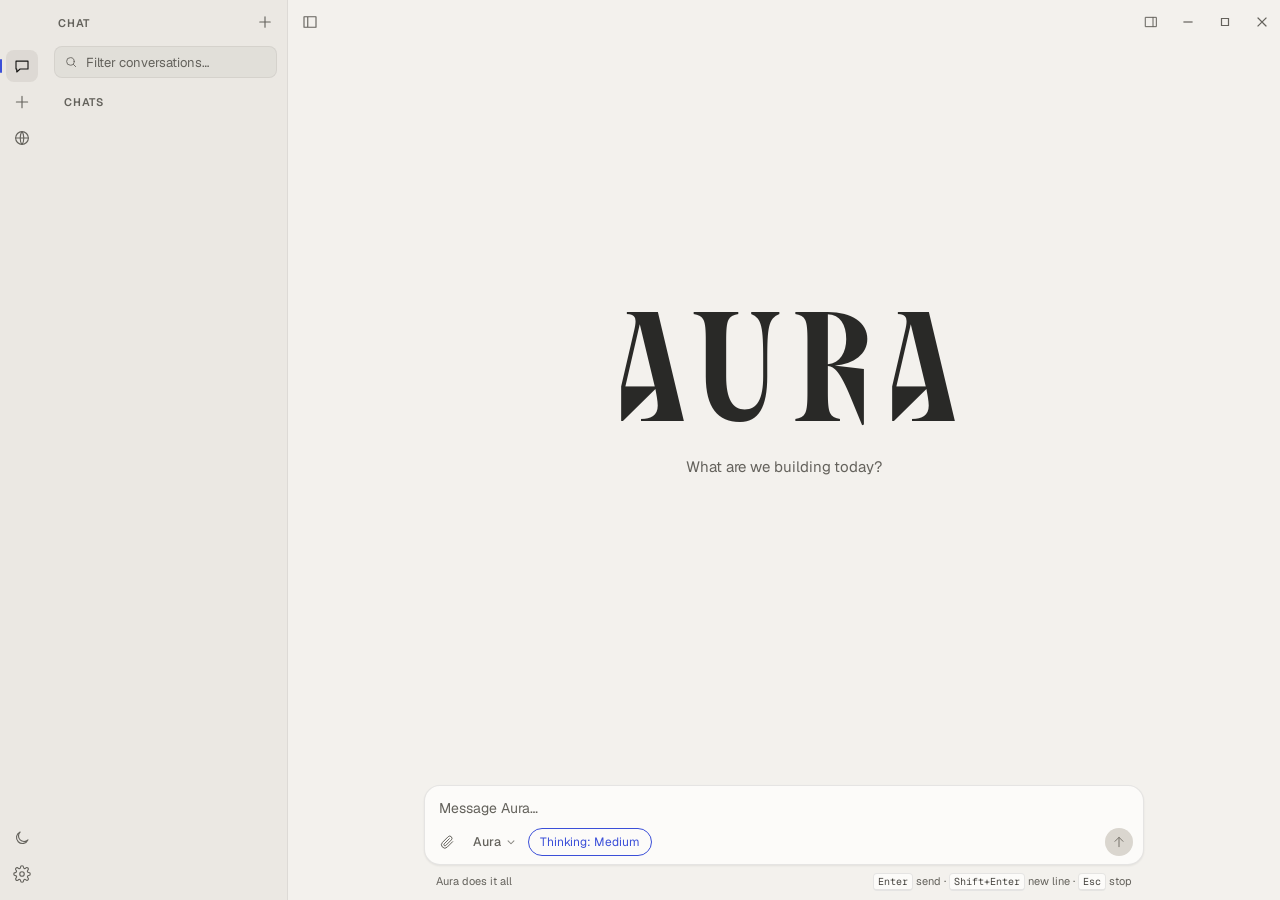
==== app/web_hermes/index.html @ 56d41107 "Aura 0.1.11" ====
<!DOCTYPE html>
<html lang="en" data-theme="auto">
<head>
<meta charset="UTF-8">
<meta name="viewport" content="width=device-width, initial-scale=1.0">
<meta name="color-scheme" content="dark light">
<title>Aura</title>
<!-- theme before first paint: saved choice, else follow Windows -->
<script>try{var t=localStorage.getItem("auraTheme");if(t==="light"||t==="dark")document.documentElement.dataset.theme=t;}catch(e){}</script>
<link rel="stylesheet" href="aura.css">
</head>
<body>
  <!-- Loading screen: the Hermes particle loader ("fourier-flow", drawn by aura.js) + "Connecting…" (about 2.4 s) -->
  <div id="splash" aria-hidden="true">
    <div class="ld sp-loader" id="spLoader"></div>
    <div class="sp-word">Connecting…</div>
  </div>

  <!-- Far-left icon rail (buttons forward to the real controls) -->
  <nav id="rail" aria-label="App">
    <div class="rail-top" id="railLogo" aria-hidden="true"></div>
    <button id="railChat" class="rail-btn on" type="button" title="Chats (Ctrl+B)" aria-label="Show or hide chats"><svg viewBox="0 0 24 24" aria-hidden="true"><path d="M4 5.5h16v10.5H9.5L5 20v-4H4z"/></svg></button>
    <button id="railNew" class="rail-btn" type="button" title="New chat" aria-label="New chat"><svg viewBox="0 0 24 24" aria-hidden="true"><path d="M12 4.5v15M4.5 12h15"/></svg></button>
    <button id="railBrowser" class="rail-btn" type="button" title="Browser" aria-label="Show or hide the browser"><svg viewBox="0 0 24 24" aria-hidden="true"><circle cx="12" cy="12" r="8.5"/><path d="M3.5 12h17M12 3.5c3.2 3.4 3.2 13.6 0 17M12 3.5c-3.2 3.4-3.2 13.6 0 17"/></svg></button>
    <span class="rail-gap"></span>
    <button id="railTheme" class="rail-btn" type="button" title="Light / dark" aria-label="Switch light or dark theme"><svg class="i-sun" viewBox="0 0 24 24" aria-hidden="true"><circle cx="12" cy="12" r="4"/><path d="M12 2.5v2M12 19.5v2M2.5 12h2M19.5 12h2M5.3 5.3l1.4 1.4M17.3 17.3l1.4 1.4M18.7 5.3l-1.4 1.4M6.7 17.3l-1.4 1.4"/></svg><svg class="i-moon" viewBox="0 0 24 24" aria-hidden="true"><path d="M20 14.5A8 8 0 1 1 9.5 4a6.5 6.5 0 0 0 10.5 10.5z"/></svg></button>
    <button id="railSettings" class="rail-btn" type="button" title="Settings" aria-label="Settings"><svg viewBox="0 0 24 24" aria-hidden="true"><circle cx="12" cy="12" r="3"/><path d="M19.4 15a1.7 1.7 0 0 0 .3 1.8l.1.1a2 2 0 1 1-2.8 2.8l-.1-.1a1.7 1.7 0 0 0-1.8-.3 1.7 1.7 0 0 0-1 1.5V21a2 2 0 1 1-4 0v-.1a1.7 1.7 0 0 0-1.1-1.5 1.7 1.7 0 0 0-1.8.3l-.1.1a2 2 0 1 1-2.8-2.8l.1-.1a1.7 1.7 0 0 0 .3-1.8 1.7 1.7 0 0 0-1.5-1H3a2 2 0 1 1 0-4h.1a1.7 1.7 0 0 0 1.5-1.1 1.7 1.7 0 0 0-.3-1.8l-.1-.1a2 2 0 1 1 2.8-2.8l.1.1a1.7 1.7 0 0 0 1.8.3H9a1.7 1.7 0 0 0 1-1.5V3a2 2 0 1 1 4 0v.1a1.7 1.7 0 0 0 1 1.5 1.7 1.7 0 0 0 1.8-.3l.1-.1a2 2 0 1 1 2.8 2.8l-.1.1a1.7 1.7 0 0 0-.3 1.8V9a1.7 1.7 0 0 0 1.5 1H21a2 2 0 1 1 0 4h-.1a1.7 1.7 0 0 0-1.5 1z"/></svg></button>
  </nav>

  <!-- Chat list column -->
  <aside id="sidebar" aria-label="Chats">
    <div class="side-head">
      <div class="brand"><div class="brand-text"><strong>Chat</strong><small>Online</small></div></div>
      <button id="newChat" type="button" title="New chat" aria-label="New chat"><svg viewBox="0 0 24 24" aria-hidden="true"><path d="M12 5v14M5 12h14"/></svg></button>
    </div>
    <div class="filter"><svg viewBox="0 0 24 24" aria-hidden="true"><circle cx="11" cy="11" r="6.5"/><path d="M16 16l4 4"/></svg><input id="chatFilter" type="text" spellcheck="false" autocomplete="off" placeholder="Filter conversations…" aria-label="Filter conversations"></div>
    <div class="label side-label" aria-hidden="true">Chats</div>
    <nav id="sessionList" aria-label="Chat history"></nav>
    <div class="foot">
      <div id="version"></div>
      <button id="settingsBtn" type="button" title="Settings" aria-label="Settings"><svg viewBox="0 0 24 24" aria-hidden="true"><circle cx="12" cy="12" r="3"/><path d="M12 2.5v3M12 18.5v3M2.5 12h3M18.5 12h3M5.3 5.3l2.1 2.1M16.6 16.6l2.1 2.1M18.7 5.3l-2.1 2.1M7.4 16.6l-2.1 2.1"/></svg><span>Settings</span></button>
    </div>
  </aside>

  <!-- Middle: conversation + composer -->
  <main id="main">
    <div id="topstrip">
      <button id="sbToggle" type="button" title="Show or hide chats (Ctrl+B)" aria-label="Show or hide chats"><svg viewBox="0 0 24 24" aria-hidden="true"><path d="M4 5h16v14H4zM9 5v14"/></svg></button>
      <span id="tsDrag" class="ts-drag"></span>
      <span id="chatTitle" class="ts-title" aria-hidden="true"></span>
    </div>
    <div id="messages" role="log" aria-live="polite" aria-label="Conversation"></div>
    <!-- Front page: shown by CSS only while #messages is empty -->
    <div id="welcome">
      <p class="wl-wordmark" aria-label="Aura">AURA</p>
      <h1 class="wl-title">What are we building today?</h1>
    </div>
    <button id="toBottom" type="button" title="Scroll to the newest message" aria-label="Scroll to the newest message"><svg viewBox="0 0 24 24" aria-hidden="true"><path d="M12 5v14M6 13l6 6 6-6"/></svg></button>
    <div id="composerWrap">
      <div id="thumbs" aria-label="Pictures to send"></div>
      <div id="composer">
        <label for="input" class="sr-only">Message</label>
        <div id="inputWrap"><textarea id="input" rows="1" placeholder="Message Aura…"></textarea></div>
        <div class="cmp-tools">
          <button id="attachBtn" class="round ghost" type="button" title="Add picture (or paste / drop one)" aria-label="Add picture"><svg viewBox="0 0 24 24" aria-hidden="true"><path d="M20.5 11.5l-8.2 8.2a5 5 0 0 1-7.1-7.1l8.6-8.6a3.4 3.4 0 0 1 4.8 4.8l-8.5 8.5a1.7 1.7 0 0 1-2.4-2.4l7.8-7.8"/></svg></button><input type="file" id="fileIn" accept="image/*" multiple hidden>
          <div class="mode-pick">
            <button id="modeBtn" type="button" aria-haspopup="menu" aria-expanded="false" aria-controls="modeMenu" title="Mode"><span id="modeLabel">Aura</span><svg viewBox="0 0 24 24" aria-hidden="true"><path d="M7 10l5 5 5-5"/></svg></button>
            <div id="modeMenu" role="menu" aria-label="Mode" hidden></div>
            <div id="pills" role="group" aria-label="Mode" aria-hidden="true"></div>
          </div>
          <button id="thinkBtn" type="button" title="Thinking" aria-label="Thinking level">Thinking: Medium</button>
          <span class="cmp-fill"></span>
          <button id="sendBtn" class="round" type="button" title="Send (Enter)" aria-label="Send"><svg viewBox="0 0 24 24" aria-hidden="true"><path d="M12 19V5M6 11l6-6 6 6"/></svg></button>
          <button id="stopBtn" class="round" type="button" title="Stop (Esc)" aria-label="Stop"></button>
        </div>
      </div>
      <div class="under">
        <div id="pillHint" aria-live="polite"></div>
        <div id="hint"><kbd>Enter</kbd> send &middot; <kbd>Shift+Enter</kbd> new line &middot; <kbd>Esc</kbd> stop</div>
      </div>
    </div>
  </main>

  <!-- Right: browser pane, styled as the WORKSPACE panel -->
  <aside id="preview" aria-label="Browser">
    <div class="pv-head">
      <span class="pv-title">Workspace</span><span class="pv-tag">Main</span>
      <span class="pv-fill"></span>
      <button id="pvWin" type="button" title="Open in a browser window" aria-label="Open in a browser window"><svg viewBox="0 0 24 24" aria-hidden="true"><path d="M4 5h16v14H4zM4 9h16"/></svg></button>
      <button id="pvOpen" type="button" title="Open in my normal browser" aria-label="Open in my normal browser"><svg viewBox="0 0 24 24" aria-hidden="true"><path d="M14 4h6v6M20 4l-9 9M18 14v5H5V6h5"/></svg></button>
      <button id="pvClose" type="button" title="Close" aria-label="Close"><svg viewBox="0 0 24 24" aria-hidden="true"><path d="M6 6l12 12M18 6L6 18"/></svg></button>
    </div>
    <div class="pv-tabs" role="tablist" aria-label="Workspace">
      <span class="pv-tabbtn on" role="tab" aria-selected="true">Browser</span>
    </div>
    <div class="pv-bar">
      <button id="pvBack" type="button" title="Back" aria-label="Back"><svg viewBox="0 0 24 24" aria-hidden="true"><path d="M15 6l-6 6 6 6"/></svg></button>
      <button id="pvFwd" type="button" title="Forward" aria-label="Forward"><svg viewBox="0 0 24 24" aria-hidden="true"><path d="M9 6l6 6-6 6"/></svg></button>
      <button id="pvReload" type="button" title="Reload" aria-label="Reload"><svg viewBox="0 0 24 24" aria-hidden="true"><path d="M21 12a9 9 0 1 1-2.64-6.36"/><path d="M21 3v6h-6"/></svg></button>
      <button id="pvHome" type="button" title="Home" aria-label="Home"><svg viewBox="0 0 24 24" aria-hidden="true"><path d="M4 11l8-7 8 7M6 10v9h12v-9"/></svg></button>
      <input id="pvAddr" class="pv-addr" type="text" spellcheck="false" autocomplete="off" placeholder="Search or type an address" aria-label="Address">
    </div>
    <div class="pv-body">
      <div class="pv-progress" aria-hidden="true"></div>
      <iframe id="pvFrame" hidden title="Web page" sandbox="allow-scripts allow-forms allow-same-origin allow-popups allow-modals"></iframe>
      <div id="pvOverlayHost" hidden></div>
      <div id="pvStart" class="pv-card"><span class="pv-ico" aria-hidden="true"><svg viewBox="0 0 24 24"><circle cx="12" cy="12" r="8.5"/><path d="M3.5 12h17M12 3.5c3.2 3.4 3.2 13.6 0 17M12 3.5c-3.2 3.4-3.2 13.6 0 17"/></svg></span><span class="pv-kicker">Browser</span><p>Type an address or a search above.<br>Websites Aura builds open here by themselves.</p><button id="pvNewest" type="button">Open my newest website</button></div>
      <div id="pvBlocked" class="pv-card" hidden><span class="pv-kicker">Blocked by the site</span><strong>This site can't be shown inside Aura</strong><span id="pvBlockedUrl" class="pv-url2"></span><p>Some big sites refuse to load in a side pane. They work fine in their own window.</p><div class="pv-actions"><button id="pvBlockWin" type="button">Open in a browser window</button><button id="pvBlockExt" type="button">Open in my normal browser</button></div></div>
    </div>
  </aside>
  <button id="pvTab" type="button" title="Open the browser" hidden>BROWSER</button>

  <!-- Window buttons (no native title bar) -->
  <div id="winctl">
    <button id="paneToggle" type="button" title="Browser" aria-label="Show or hide the browser" aria-pressed="false"><svg viewBox="0 0 24 24" aria-hidden="true"><path d="M4 5h16v14H4zM15 5v14"/></svg></button>
    <button id="wcMin" type="button" title="Minimize" aria-label="Minimize"><svg viewBox="0 0 12 12" aria-hidden="true"><path d="M2 6h8"/></svg></button>
    <button id="wcMax" type="button" title="Maximize" aria-label="Maximize"><svg viewBox="0 0 12 12" aria-hidden="true"><path d="M2.5 2.5h7v7h-7z"/></svg></button>
    <button id="wcClose" type="button" title="Close" aria-label="Close"><svg viewBox="0 0 12 12" aria-hidden="true"><path d="M2 2l8 8M10 2L2 10"/></svg></button>
  </div>

  <!-- Hidden terminal mode (its scripts load only when it is opened) -->
  <section id="termView" style="display:none;">
    <div class="term-bar">
      <button id="backChat" class="tbtn" type="button">Back to chat</button>
      <button id="restartClaude" class="tbtn" type="button">Restart</button>
    </div>
    <div class="term-body"><div id="termHost"></div></div>
  </section>

  <div id="toast" role="status" aria-live="polite"></div>
  <script src="aura.js"></script>
</body>
</html>
---- app/web_hermes/aura.css ----
/* =====================================================================
   Aura - Hermes Agent style UI (pass 8: final polish)
   Theme follows the system by default (data-theme="auto"); "light" / "dark"
   when the user picks one. Light is the warm Hermes paper look (h2.png).
   Layout: icon rail 44 | chat list 264 | chat (720 column) | workspace 320+.
   Hairlines are very faint; spacing separates areas wherever possible.
   Radius: 6 rows, 8 controls, 12 bubbles/menus, 16 composer.
   Icons: 18px line icons, 1.5px stroke. Top bars: 44px.
   ===================================================================== */

/* ---- fonts (local files only) ---- */
@font-face { font-family: "Geist"; src: url("fonts/Geist-Variable.woff2") format("woff2"); font-weight: 100 900; font-style: normal; font-display: swap; }
@font-face { font-family: "Geist Mono"; src: url("fonts/GeistMono-Variable.woff2") format("woff2"); font-weight: 100 900; font-style: normal; font-display: swap; }
@font-face { font-family: "Collapse"; src: url("fonts/Collapse-Bold.woff2") format("woff2"); font-weight: 700; font-display: block; }

/* ---- design tokens: DARK (default) ---- */
:root {
  color-scheme: dark;
  --bg: #0F1117; --side: #0C0E13; --panel: #151821; --raised: #1B1E27; --raised2: #232734; --overlay: #181B24; --pv-bg: #0D0F14;
  --code-bg: rgba(255,255,255,.025); --code-bar: rgba(255,255,255,.03);
  --line: rgba(255,255,255,.05); --line2: rgba(255,255,255,.08); --line3: rgba(255,255,255,.14);
  --hover: rgba(255,255,255,.04); --active: rgba(255,255,255,.07); --sel: rgba(255,255,255,.065);
  --hi: #F3F4F7; --text: #E3E5EB; --mute: #B3B7C4; --dim: #8B90A0; --faint: #4F5566;
  --acc: #7C84F8; --acc-hover: #8F96FA; --on-acc: #0F1117; --acc-soft: rgba(124,132,248,.14);
  --send-idle: #2A2F3B; --send-idle-ink: #8B90A0;
  --nous: #5B68FF; --link: #9AA4FF; --focus: #7C84F8; --ok: #6CC596;
  --danger: #F2706B; --danger-hover: #FF8A85; --danger-soft: rgba(242,112,107,.10); --danger-line: rgba(242,112,107,.35);
  --shadow: 0 16px 48px rgba(0,0,0,.5), 0 2px 8px rgba(0,0,0,.35), 0 0 0 1px rgba(255,255,255,.04);
  --shadow-sm: 0 1px 2px rgba(0,0,0,.35);
  --scrim: rgba(5,6,10,.55);
  --selection: rgba(124,132,248,.30);
  --scroll: rgba(255,255,255,.12); --scroll-hover: rgba(255,255,255,.26);
  --term-bg: #0F1117;

  --font-ui: "Geist", "Segoe UI Variable Text", "Segoe UI", -apple-system, Helvetica, Arial, sans-serif;
  --sans: var(--font-ui);
  --mono: "Geist Mono", ui-monospace, "Cascadia Mono", "SF Mono", Menlo, Consolas, monospace;
  --fs-label: 11px; --fs-xs: 12px; --fs-sm: 13px; --fs-base: 14px; --lh: 1.65;
  --track: .07em;
  --r1: 6px; --r2: 8px; --r3: 12px; --r4: 16px; --pill: 999px;
  --strip: 44px; --winctl: 148px; --rail: 44px; --sidebar: 264px; --content: 720px; --gutter: 24px;
  --icon: 18px; --stroke: 1.5;
  --dur: .16s; --ease: cubic-bezier(.2,.7,.3,1);
}
/* ---- LIGHT (warm paper, like Hermes light) ---- */
:root[data-theme="light"] {
  color-scheme: light;
  --bg: #F3F1ED; --side: #EBE8E3; --panel: #FCFBF9; --raised: #E6E3DD; --raised2: #DCD8D1; --overlay: #FDFCFA; --pv-bg: #EFECE7;
  --code-bg: rgba(40,32,20,.045); --code-bar: rgba(40,32,20,.035);
  --line: rgba(0,0,0,.06); --line2: rgba(0,0,0,.09); --line3: rgba(0,0,0,.16);
  --hover: rgba(40,32,20,.045); --active: rgba(40,32,20,.08); --sel: rgba(40,32,20,.07);
  --hi: #141412; --text: #1F1E1B; --mute: #45433E; --dim: #64625C; --faint: #ABA79F;
  --acc: #3B4FD8; --acc-hover: #2F42C2; --on-acc: #FFFFFF; --acc-soft: rgba(59,79,216,.10);
  --send-idle: #DAD6CF; --send-idle-ink: #77736B;
  --nous: #2B3FE0; --link: #2D4FB8; --focus: #3B4FD8; --ok: #2E8A5E;
  --danger: #B42318; --danger-hover: #951B12; --danger-soft: rgba(180,35,24,.07); --danger-line: rgba(180,35,24,.30);
  --shadow: 0 16px 48px rgba(40,32,20,.14), 0 2px 8px rgba(40,32,20,.07), 0 0 0 1px rgba(0,0,0,.05);
  --shadow-sm: 0 1px 2px rgba(40,32,20,.08);
  --scrim: rgba(30,28,24,.22);
  --selection: rgba(59,79,216,.18);
  --scroll: rgba(0,0,0,.14); --scroll-hover: rgba(0,0,0,.30);
}
@media (prefers-color-scheme: light) {
  :root[data-theme="auto"] {
    color-scheme: light;
    --bg: #F3F1ED; --side: #EBE8E3; --panel: #FCFBF9; --raised: #E6E3DD; --raised2: #DCD8D1; --overlay: #FDFCFA; --pv-bg: #EFECE7;
    --code-bg: rgba(40,32,20,.045); --code-bar: rgba(40,32,20,.035);
    --line: rgba(0,0,0,.06); --line2: rgba(0,0,0,.09); --line3: rgba(0,0,0,.16);
    --hover: rgba(40,32,20,.045); --active: rgba(40,32,20,.08); --sel: rgba(40,32,20,.07);
    --hi: #141412; --text: #1F1E1B; --mute: #45433E; --dim: #64625C; --faint: #ABA79F;
    --acc: #3B4FD8; --acc-hover: #2F42C2; --on-acc: #FFFFFF; --acc-soft: rgba(59,79,216,.10);
    --send-idle: #DAD6CF; --send-idle-ink: #77736B;
    --nous: #2B3FE0; --link: #2D4FB8; --focus: #3B4FD8; --ok: #2E8A5E;
    --danger: #B42318; --danger-hover: #951B12; --danger-soft: rgba(180,35,24,.07); --danger-line: rgba(180,35,24,.30);
    --shadow: 0 16px 48px rgba(40,32,20,.14), 0 2px 8px rgba(40,32,20,.07), 0 0 0 1px rgba(0,0,0,.05);
    --shadow-sm: 0 1px 2px rgba(40,32,20,.08);
    --scrim: rgba(30,28,24,.22);
    --selection: rgba(59,79,216,.18);
    --scroll: rgba(0,0,0,.14); --scroll-hover: rgba(0,0,0,.30);
  }
}

/* ---- base ---- */
body.ts-small { --fs-base: 13px; } body.ts-large { --fs-base: 15.5px; }
* { box-sizing: border-box; margin: 0; padding: 0; }
html, body { height: 100%; }
html { background: var(--bg); }
body { font-family: var(--font-ui); font-size: var(--fs-base); line-height: 1.5; background: var(--bg); color: var(--text); display: flex; overflow: hidden;
  -webkit-font-smoothing: antialiased; text-rendering: optimizeLegibility; }
::selection { background: var(--selection); }
button, input, textarea, select { font: inherit; color: inherit; }
button { cursor: pointer; border: 0; background: none; border-radius: var(--r2);
  transition: background-color var(--dur) var(--ease), border-color var(--dur) var(--ease), color var(--dur) var(--ease), opacity var(--dur) var(--ease), box-shadow var(--dur) var(--ease); }
button:disabled { cursor: default; }
:focus { outline: none; }
:focus-visible { outline: 2px solid var(--focus); outline-offset: 2px; }
[hidden] { display: none !important; }
.sr-only { position: absolute; width: 1px; height: 1px; overflow: hidden; clip: rect(0 0 0 0); white-space: nowrap; }
svg { flex: none; }

/* scrollbars: Hermes-style, the thumb only shows while hovering the scroller */
::-webkit-scrollbar { width: 8px; height: 8px; }
::-webkit-scrollbar-track, ::-webkit-scrollbar-corner { background: transparent; }
::-webkit-scrollbar-thumb { background: transparent; border: 2px solid transparent; background-clip: padding-box; border-radius: var(--pill); }
:hover::-webkit-scrollbar-thumb { background-color: var(--scroll); }
::-webkit-scrollbar-thumb:hover { background-color: var(--scroll-hover); }
::-webkit-scrollbar-button { display: none; }
@supports not selector(::-webkit-scrollbar) {
  * { scrollbar-width: thin; scrollbar-color: transparent transparent; }
  *:hover { scrollbar-color: var(--scroll) transparent; }
}

/* shared line-icon look (1.5px stroke) */
#rail svg, #topstrip svg, #newChat svg, .round svg, .pv-head svg, .pv-bar svg, #toBottom svg, .pv-ico svg, .modal-ico svg,
.settings-x svg, .filter svg, .more-chats svg, .msg-actions svg, .code-bar svg, .chip svg, .side-empty svg {
  fill: none; stroke: currentColor; stroke-width: var(--stroke); stroke-linecap: round; stroke-linejoin: round; }

/* particle loader host (aura.js draws an SVG inside; color = accent) */
.ld { display: inline-grid; place-items: center; flex: none; color: var(--acc); }
.ld svg { width: 100%; height: 100%; overflow: visible; }

/* tiny uppercase letterspaced label */
.label { font-family: var(--font-ui); font-size: var(--fs-label); font-weight: 600; letter-spacing: var(--track); text-transform: uppercase; line-height: 1; color: var(--dim); }

kbd { font-family: var(--mono); font-size: 10.5px; line-height: 1; color: var(--mute); padding: 2px 5px; border: 1px solid var(--line2); border-bottom-width: 2px; border-radius: 4px; background: var(--panel); }

@keyframes fadeIn { from { opacity: 0; } to { opacity: 1; } }
@keyframes rise { from { opacity: 0; transform: translateY(6px); } to { opacity: 1; transform: none; } }
@keyframes pulseTxt { 50% { opacity: .55; } }
@keyframes press { 0% { transform: none; } 40% { transform: scale(.96); } 100% { transform: none; } }

/* =====================================================================
   Loading screen: "Connecting"
   ===================================================================== */
#splash { position: fixed; inset: 0; z-index: 9999; display: flex; flex-direction: column; align-items: center; justify-content: center; gap: 14px;
  background: var(--bg); transition: opacity .3s ease; }
#splash.hide { opacity: 0; pointer-events: none; }
.sp-loader { width: 48px; height: 48px; }
.sp-word { font-size: 12.5px; font-weight: 500; letter-spacing: .02em; line-height: 18px; color: var(--dim); animation: pulseTxt 2s ease-in-out infinite; }

/* =====================================================================
   Icon rail (same surface as the chat list, no line between them)
   ===================================================================== */
#rail { width: var(--rail); min-width: var(--rail); display: flex; flex-direction: column; align-items: center; gap: 4px; padding: 0 0 10px;
  background: var(--side); }
.rail-top { width: 100%; height: var(--strip); flex: none; margin-bottom: 2px; cursor: default; }
.rail-btn { position: relative; width: 32px; height: 32px; display: grid; place-items: center; border-radius: var(--r2); color: var(--dim); }
.rail-btn svg { width: var(--icon); height: var(--icon); }
.rail-btn:hover { color: var(--hi); background: var(--hover); }
.rail-btn.on { color: var(--hi); background: var(--sel); }
.rail-btn.on::before { content: ""; position: absolute; left: -6px; top: 9px; bottom: 9px; width: 2px; border-radius: 2px; background: var(--acc); }
.rail-gap { flex: 1; }
/* theme button: sun while dark (click = light), moon while light */
#railTheme .i-moon { display: none; }
:root.is-light #railTheme .i-moon { display: block; }
:root.is-light #railTheme .i-sun { display: none; }

/* =====================================================================
   Window strip (no native title bar) + window buttons
   ===================================================================== */
#topstrip { position: relative; display: flex; align-items: center; gap: 4px; height: var(--strip); flex: none; padding: 0 var(--winctl) 0 8px; }
.ts-drag { flex: 1; height: 100%; }
.ts-title { position: absolute; left: 50%; top: 50%; transform: translate(-50%, -50%); max-width: calc(100% - 2 * var(--winctl) - 24px);
  overflow: hidden; text-overflow: ellipsis; white-space: nowrap; pointer-events: none;
  font-size: 13px; font-weight: 500; letter-spacing: -.005em; line-height: 20px; color: var(--mute); }
#topstrip button { width: 28px; height: 28px; display: grid; place-items: center; border-radius: var(--r2); color: var(--dim); }
#topstrip button:hover { color: var(--hi); background: var(--hover); }
#topstrip svg { width: var(--icon); height: var(--icon); }
/* thin progress hairline while Aura works */
#topstrip::after { content: ""; position: absolute; left: 0; right: 0; bottom: 0; height: 1px; opacity: 0; pointer-events: none;
  background: linear-gradient(90deg, transparent, var(--acc), transparent) no-repeat; background-size: 30% 100%; transition: opacity .3s ease; }
body.busy #topstrip::after { opacity: .9; animation: hairBg 1.6s ease-in-out infinite; }
@keyframes hairBg { 0% { background-position: -40% 0; } 100% { background-position: 140% 0; } }
@media (min-width: 1101px) { body:has(#preview.open) #topstrip { padding-right: 8px; } }

#winctl { position: fixed; top: 0; right: 0; z-index: 8500; display: flex; height: var(--strip); }
#winctl button { width: 37px; height: var(--strip); display: grid; place-items: center; border-radius: 0; color: var(--dim); }
#winctl button:hover { background: var(--hover); color: var(--hi); }
#winctl button:focus-visible { outline-offset: -2px; }
#winctl #wcClose:hover { background: #C42B1C; color: #fff; }
#winctl svg { width: 12px; height: 12px; fill: none; stroke: currentColor; stroke-width: 1.2; stroke-linecap: square; }
#wcMax.is-max path { d: path("M2.5 4.5h5v5h-5zM4.5 4.5v-2h5v5h-2"); }
#winctl #paneToggle svg { width: 16px; height: 16px; stroke-width: var(--stroke); stroke-linecap: round; stroke-linejoin: round; }
#winctl #paneToggle.on { color: var(--hi); }

/* =====================================================================
   Chat list column
   ===================================================================== */
#sidebar { width: var(--sidebar); min-width: var(--sidebar); background: var(--side); border-right: 1px solid var(--line); display: flex; flex-direction: column; }
body.sb-hidden #sidebar { display: none; }
body.sb-hidden #rail { border-right: 1px solid var(--line); }
.side-head { display: flex; align-items: center; height: var(--strip); padding: 0 8px 0 14px; flex: none; }
.brand { flex: 1; align-self: stretch; display: flex; align-items: center; user-select: none; }
.brand-text strong { font-size: var(--fs-label); font-weight: 600; letter-spacing: var(--track); text-transform: uppercase; color: var(--dim); }
.brand-text small { display: none; }
#newChat { width: 28px; height: 28px; display: grid; place-items: center; border-radius: var(--r2); color: var(--dim); }
#newChat svg { width: var(--icon); height: var(--icon); }
#newChat:hover { color: var(--hi); background: var(--hover); }

.filter { position: relative; margin: 2px 10px 8px; flex: none; }
.filter svg { position: absolute; left: 10px; top: 50%; transform: translateY(-50%); width: 14px; height: 14px; color: var(--dim); pointer-events: none; }
#chatFilter { width: 100%; height: 32px; padding: 0 10px 0 31px; border-radius: var(--r2); border: 1px solid var(--line); background: var(--hover); color: var(--text);
  font-size: 13px; outline: none; transition: border-color var(--dur) var(--ease), background-color var(--dur) var(--ease), box-shadow var(--dur) var(--ease); }
#chatFilter::placeholder { color: var(--dim); }
#chatFilter:hover { border-color: var(--line2); }
#chatFilter:focus { border-color: var(--line3); background: transparent; box-shadow: 0 0 0 3px var(--acc-soft); }
#chatFilter:focus-visible { outline: none; }

.side-label { display: flex; align-items: center; height: 24px; margin-top: 4px; padding: 0 20px; flex: none; font-variant-numeric: tabular-nums; }
#sessionList { flex: 1; overflow-y: auto; padding: 2px 10px 12px; overscroll-behavior: contain; }
#sessionList .empty, .side-empty { display: flex; flex-direction: column; align-items: center; gap: 6px; padding: 28px 12px; text-align: center; color: var(--dim); font-size: 12.5px; line-height: 1.5; }
.side-empty svg { width: 18px; height: 18px; color: var(--faint); }

.session { position: relative; display: flex; align-items: center; justify-content: space-between; gap: 6px;
  height: 32px; padding: 0 4px 0 10px; margin-bottom: 1px; border-radius: var(--r1);
  cursor: pointer; font-size: 13px; color: var(--mute); white-space: nowrap; overflow: hidden;
  transition: background-color var(--dur) var(--ease), color var(--dur) var(--ease); }
.session span { min-width: 0; flex: 1; overflow: hidden; text-overflow: ellipsis; }
.session:hover { background: var(--hover); color: var(--hi); }
.session:focus-visible { outline-offset: -2px; }
.session.active { background: var(--sel); color: var(--hi); font-weight: 500; }
.session .del { flex: none; width: 22px; height: 22px; display: grid; place-items: center; border-radius: var(--r1); color: var(--dim); font-size: 15px; line-height: 1; opacity: 0; }
.session:hover .del, .session:focus-within .del { opacity: 1; }
.session .del:hover, .session .del:focus-visible { color: var(--danger); background: var(--danger-soft); opacity: 1; }
.session.filtered-out { display: none; }
/* a chat that is working in the background: small pulsing dot */
.session .run-dot { display: none; flex: none; width: 6px; height: 6px; border-radius: 50%; background: var(--acc);
  animation: runPulse 1.4s ease-in-out infinite; }
.session.working .run-dot { display: block; }
@keyframes runPulse { 0%, 100% { opacity: 1; } 50% { opacity: .3; } }
@media (prefers-reduced-motion: reduce) { .session .run-dot { animation: none; } }

.more-chats { width: 100%; margin-top: 4px; display: flex; align-items: center; justify-content: center; gap: 4px; height: 28px;
  border-radius: var(--r1); color: var(--dim); font-size: 12px; font-variant-numeric: tabular-nums; }
.more-chats svg { width: 12px; height: 12px; }
.more-chats:hover { color: var(--hi); background: var(--hover); }

#sidebar .foot { display: flex; align-items: center; justify-content: space-between; gap: 8px; height: 34px; padding: 0 20px; }
#version { font-family: var(--mono); font-size: 10.5px; color: var(--dim); font-variant-numeric: tabular-nums; }
#settingsBtn { display: none; }

/* =====================================================================
   Chat
   ===================================================================== */
#main { flex: 1; display: flex; flex-direction: column; min-width: 0; position: relative; background: var(--bg); }
#messages { flex: 1; overflow-y: auto; overscroll-behavior: contain; display: flex; flex-direction: column; gap: 28px;
  padding: 16px max(var(--gutter), calc((100% - var(--content)) / 2)) 36px; }

/* front page (only while the chat is empty and not loading) */
#welcome { display: none; }
#messages:empty:not(.loading) { display: none; }
#messages:empty:not(.loading) + #welcome { flex: 1; min-height: 0; display: flex; flex-direction: column; align-items: center; justify-content: center;
  padding: 24px var(--gutter) 6vh; text-align: center; animation: fadeIn .5s ease both; }
.wl-wordmark { font-family: "Collapse", var(--sans); font-weight: 700; font-size: clamp(64px, 12vw, 136px); line-height: .9; letter-spacing: .1em; text-transform: uppercase;
  color: var(--hi); opacity: .9; margin: 0 0 16px; padding-left: .1em; user-select: none; }
.wl-title { font-family: var(--font-ui); font-size: 15px; font-weight: 400; line-height: 1.5; letter-spacing: -.005em; color: var(--dim); }

.msg { position: relative; display: flex; flex-direction: column; max-width: 100%; animation: rise .22s var(--ease) both; }
#messages.loading .msg, #messages.loading .chip { animation: none; }
.msg.assistant { align-self: stretch; align-items: flex-start; }
.badge { display: flex; align-items: center; gap: 8px; margin-bottom: 6px; font-size: 12.5px; font-weight: 600; color: var(--mute); line-height: 1; }
.badge::before { content: "A"; width: 20px; height: 20px; flex: none; display: grid; place-items: center; box-sizing: border-box;
  border-radius: 50%; border: 1px solid var(--line2); background: var(--raised); color: var(--dim); font-size: 10px; font-weight: 600; line-height: 1; }

/* user: right-aligned rounded bubble */
.msg.user { align-self: flex-end; align-items: flex-end; max-width: 78%; }
.msg.user .bubble { padding: 9px 14px; border: 1px solid var(--line); border-radius: var(--r3); border-bottom-right-radius: 4px; background: var(--raised); white-space: pre-wrap; color: var(--hi); }

.bubble { overflow-wrap: anywhere; line-height: var(--lh); font-size: var(--fs-base); min-width: 0; max-width: 100%; }
.msg.assistant .bubble { color: var(--text); padding-left: 28px; width: 100%; }
.msg.assistant .bubble.error { color: var(--danger); font-size: 13px; padding: 10px 14px; margin-left: 28px; width: auto; border: 1px solid var(--danger-line); background: var(--danger-soft); border-radius: var(--r3); }
.msg.assistant .bubble.note { color: var(--dim); font-size: 13px; }
.bubble img { max-width: 240px; max-height: 180px; border: 1px solid var(--line2); border-radius: var(--r2); display: block; margin-bottom: 8px; }

/* hover actions under a message (copy), no layout shift */
.msg-actions { position: absolute; display: flex; gap: 2px; opacity: 0; transition: opacity var(--dur) var(--ease); }
.msg.assistant .msg-actions { top: -5px; right: 0; }
.msg.user .msg-actions { right: calc(100% + 4px); bottom: 3px; }
.msg:hover .msg-actions, .msg-actions:focus-within { opacity: 1; }
.msg:has(> .bubble:empty) .msg-actions { display: none; }
.msg-actions button { height: 24px; min-width: 24px; padding: 0 6px; display: inline-flex; align-items: center; gap: 4px; border-radius: var(--r1); color: var(--dim); font-size: 11.5px; }
.msg-actions button:hover { color: var(--hi); background: var(--hover); }
.msg-actions svg { width: 14px; height: 14px; }
.msg-actions .done { color: var(--ok); }

/* rich text */
.bubble > * + * { margin-top: .7em; }
.bubble p { margin: 0; }
.bubble ul, .bubble ol { padding-left: 1.35em; }
.bubble li { padding-left: .2em; }
.bubble li + li { margin-top: .3em; }
.bubble li::marker { color: var(--dim); }
.bubble h3, .bubble h4, .bubble h5, .bubble h6 { font-weight: 600; line-height: 1.35; letter-spacing: -.01em; color: var(--hi); }
.bubble > h3:not(:first-child), .bubble > h4:not(:first-child), .bubble > h5:not(:first-child), .bubble > h6:not(:first-child) { margin-top: 1.3em; }
.bubble h3 { font-size: 1.14em; } .bubble h4 { font-size: 1.06em; } .bubble h5, .bubble h6 { font-size: 1em; }
.bubble strong { font-weight: 600; color: var(--hi); }
.bubble a { color: var(--link); text-decoration: underline; text-decoration-thickness: 1px; text-underline-offset: 2px; }
.bubble a:hover { color: var(--nous); }
.bubble :not(pre) > code { font-family: var(--mono); font-size: .86em; padding: .12em .38em; border-radius: 5px; background: var(--code-bg); border: 1px solid var(--line); color: var(--hi); }

/* code blocks: header bar with language + copy */
.code { width: 100%; border: 1px solid var(--line2); border-radius: var(--r3); background: var(--code-bg); overflow: hidden; }
.bubble > * + .code, .bubble > .code + * { margin-top: 1em; }
.code-bar { display: flex; align-items: center; justify-content: space-between; height: 32px; padding: 0 6px 0 14px;
  font-family: var(--mono); font-size: 11px; letter-spacing: .02em; color: var(--dim); background: var(--code-bar); border-bottom: 1px solid var(--line); }
.code-bar .copy { height: 24px; padding: 0 8px; display: inline-flex; align-items: center; gap: 5px; border-radius: var(--r1); color: var(--dim);
  font-family: var(--font-ui); font-size: 11.5px; font-weight: 500; opacity: .75; }
.code:hover .code-bar .copy, .code-bar .copy:focus-visible { opacity: 1; }
.code-bar .copy:hover { color: var(--hi); background: var(--hover); }
.code-bar .copy.done { color: var(--ok); opacity: 1; }
.code-bar svg { width: 13px; height: 13px; }
.code pre { margin: 0; padding: 12px 16px 14px; overflow-x: auto; font-family: var(--mono); font-size: 12.5px; line-height: 1.65; white-space: pre; color: var(--text); tab-size: 4; }
.code pre code { font: inherit; }

/* tool / step rows (Hermes "scaffold" rows): small, muted, one line */
.chip { align-self: flex-start; max-width: calc(100% - 28px); display: flex; align-items: center; gap: 7px; margin: -18px 0 0 28px;
  font-size: 12px; line-height: 18px; color: var(--dim); overflow: hidden; text-overflow: ellipsis; white-space: nowrap; animation: rise .2s var(--ease) both; }
.chip + .chip { margin-top: -24px; }
.chip::before { content: ""; flex: none; width: 4px; height: 8px; margin: 0 3px 3px 3px; border: solid var(--ok); border-width: 0 1.5px 1.5px 0; transform: rotate(45deg); opacity: .85; }

/* =====================================================================
   Status line: collapsed muted "Thinking …" row
   ===================================================================== */
.working { align-self: flex-start; display: flex; align-items: center; gap: 8px; margin-left: 0; padding: 2px 0; font-size: 12.5px; color: var(--dim); animation: fadeIn .2s ease both; }
.st-glyph { width: 1.1em; text-align: center; color: var(--dim); font-size: 12px; line-height: 1; }
.st-glyph.ld { width: 20px; height: 20px; color: var(--acc); }
.st-verb { font-weight: 500; color: var(--mute); animation: pulseTxt 1.8s ease-in-out infinite; }
.st-meta { color: var(--dim); font-size: 11.5px; white-space: nowrap; font-variant-numeric: tabular-nums; }

/* Local/Quick progress block: one quiet line (current step + timer), steps behind a chevron, folds to a summary */
.progress { align-self: flex-start; max-width: min(640px, 100%); font-size: 12.5px; color: var(--dim); animation: fadeIn .2s ease both; }
.pg-head { display: flex; align-items: center; gap: 8px; max-width: 100%; min-height: 24px; padding: 2px 8px 2px 0; border: 0; border-radius: 6px;
  background: none; color: inherit; font: inherit; text-align: left; cursor: default; }
.pg-head:disabled { opacity: 1; }
.progress.has-steps .pg-head { cursor: pointer; }
.progress.has-steps .pg-head:hover .pg-text { color: var(--text); }
.pg-head:focus-visible { outline: 2px solid var(--acc); outline-offset: 2px; }
.pg-glyph { flex: none; width: 18px; height: 18px; display: grid; place-items: center; color: var(--acc); }
.pg-glyph svg { width: 100%; height: 100%; }
.pg-glyph.dot::before { content: ""; width: 6px; height: 6px; border-radius: 50%; background: currentColor; animation: pulseTxt 1.8s ease-in-out infinite; }
.pg-glyph.ok::before { content: ""; width: 4px; height: 8px; margin-bottom: 3px; border: solid var(--ok); border-width: 0 1.5px 1.5px 0; transform: rotate(45deg); opacity: .85; }
.pg-text { min-width: 0; overflow: hidden; text-overflow: ellipsis; white-space: nowrap; font-weight: 500; color: var(--mute); transition: color .15s ease; }
.progress.done .pg-text { font-weight: 400; }
.pg-time { flex: none; color: var(--dim); font-size: 11.5px; white-space: nowrap; font-variant-numeric: tabular-nums; }
.pg-chev { flex: none; width: 6px; height: 6px; margin: 0 2px 0 -2px; border: solid currentColor; border-width: 0 1.5px 1.5px 0; transform: rotate(-45deg);
  visibility: hidden; transition: transform .15s ease; }
.progress.has-steps .pg-chev { visibility: visible; }
.progress.open .pg-chev { transform: rotate(45deg); }
.pg-list { list-style: none; margin: 2px 0 6px 8px; padding: 0 0 0 17px; border-left: 1px solid var(--line2); }
.pg-list li { padding: 1px 0; line-height: 18px; overflow: hidden; text-overflow: ellipsis; white-space: nowrap; color: var(--dim); }
.pg-list li:last-child { color: var(--mute); }
.progress.done .pg-list li:last-child { color: var(--dim); }
@media (prefers-reduced-motion: reduce) { .pg-chev, .pg-text { transition: none; } .pg-glyph.dot::before { animation: none; } }

/* round scroll-to-bottom pill */
#toBottom { position: absolute; left: 50%; bottom: 132px; z-index: 5; width: 32px; height: 32px; display: grid; place-items: center; border-radius: 50%;
  border: 1px solid var(--line2); background: var(--overlay); color: var(--mute); box-shadow: var(--shadow-sm); opacity: 0; pointer-events: none; transform: translate(-50%, 6px);
  transition: opacity var(--dur) var(--ease), transform var(--dur) var(--ease), color var(--dur) var(--ease), background-color var(--dur) var(--ease); }
#toBottom svg { width: 16px; height: 16px; }
#toBottom.show { opacity: 1; pointer-events: auto; transform: translate(-50%, 0); }
#toBottom:hover { color: var(--hi); background: var(--raised); }

/* =====================================================================
   Composer
   ===================================================================== */
#composerWrap { padding: 4px max(var(--gutter), calc((100% - var(--content)) / 2)) 10px; }

#thumbs { display: flex; gap: 10px; flex-wrap: wrap; padding: 4px 4px 10px; }
#thumbs:empty { display: none; }
#thumbs .th { position: relative; animation: rise .18s var(--ease) both; }
#thumbs img { height: 56px; border: 1px solid var(--line2); border-radius: var(--r2); display: block; }
#thumbs .th button { position: absolute; top: -7px; right: -7px; width: 20px; height: 20px; display: grid; place-items: center; border-radius: 50%;
  background: var(--overlay); border: 1px solid var(--line3); color: var(--text); font-size: 12px; line-height: 1; box-shadow: var(--shadow-sm); }
#thumbs .th button:hover { color: #fff; background: var(--danger); border-color: var(--danger); }

#composer { display: flex; flex-direction: column; gap: 6px; padding: 10px 10px 8px 12px;
  background: var(--panel); border: 1px solid var(--line2); border-radius: var(--r4); box-shadow: var(--shadow-sm);
  transition: border-color var(--dur) var(--ease), box-shadow var(--dur) var(--ease), background-color var(--dur) var(--ease); }
#composer:focus-within { border-color: var(--line3); box-shadow: var(--shadow-sm), 0 0 0 3px var(--acc-soft); }
body.drag #composer { border-color: var(--acc); border-style: dashed; background: var(--acc-soft); box-shadow: 0 0 0 3px var(--acc-soft); }
#inputWrap { position: relative; display: flex; min-width: 0; }
body.drag #inputWrap::after { content: "Drop pictures to add them"; position: absolute; inset: 0; display: flex; align-items: center; padding-left: 2px;
  font-size: 13.5px; font-weight: 500; color: var(--acc); background: var(--panel); pointer-events: none; }
#input { flex: 1; min-width: 0; min-height: 24px; max-height: 160px; padding: 2px 4px 2px 2px; background: transparent; border: none; outline: none; resize: none;
  color: var(--text); caret-color: var(--acc); font-size: var(--fs-base); line-height: 1.55; }
#input:focus-visible { outline: none; }
#input::placeholder { color: var(--dim); }

.cmp-tools { display: flex; align-items: center; gap: 4px; min-height: 28px; }
.cmp-fill { flex: 1; }
.round { flex: none; width: 28px; height: 28px; display: grid; place-items: center; border-radius: 50%; border: 1px solid transparent; }
.round svg { width: 16px; height: 16px; }
.round.ghost { color: var(--dim); margin-left: -4px; border-radius: var(--r2); }
.round.ghost:hover { color: var(--hi); background: var(--hover); }

/* mode picker (Hermes model-menu style). The real pills stay in the DOM, hidden; the menu clicks them. */
#pills { position: absolute; width: 1px; height: 1px; overflow: hidden; clip: rect(0 0 0 0); white-space: nowrap; }
.mode-pick { position: relative; flex: none; }
#modeBtn { display: inline-flex; align-items: center; gap: 3px; height: 28px; padding: 0 6px 0 8px; border: 0; border-radius: var(--r2); background: transparent;
  color: var(--dim); font-size: 12.5px; font-weight: 500; white-space: nowrap; }
#modeBtn:hover, #modeBtn[aria-expanded="true"] { color: var(--hi); background: var(--hover); }
#modeBtn svg { width: 14px; height: 14px; fill: none; stroke: currentColor; stroke-width: 1.75; stroke-linecap: round; stroke-linejoin: round; opacity: .75;
  transition: transform var(--dur) var(--ease); }
#modeBtn[aria-expanded="true"] svg { transform: rotate(180deg); }
#modeMenu { position: absolute; left: 0; bottom: calc(100% + 8px); z-index: 50; width: 268px; padding: 4px; border: 1px solid var(--line2); border-radius: var(--r3);
  background: var(--overlay); box-shadow: var(--shadow); transform-origin: bottom left;
  opacity: 0; transform: translateY(4px) scale(.98); transition: opacity .14s var(--ease), transform .14s var(--ease); }
#modeMenu.in { opacity: 1; transform: none; }
#modeMenu:not(.in) { pointer-events: none; }
.mode-item { display: grid; grid-template-columns: 1fr 16px; align-items: center; column-gap: 8px; width: 100%; min-height: 42px; padding: 5px 8px 5px 10px;
  border: 0; border-radius: var(--r2); background: transparent; text-align: left; color: var(--text); transition: background-color .1s ease; }
.mode-item:hover, .mode-item.kb { background: var(--hover); }
.mode-item:focus-visible { outline: none; background: var(--active); }
.mode-item b { display: block; font-size: 13px; font-weight: 500; line-height: 1.3; color: var(--hi); }
.mode-item small { display: block; margin-top: 1px; font-size: 11.5px; line-height: 1.35; color: var(--dim); overflow: hidden; text-overflow: ellipsis; white-space: nowrap; }
.mode-item svg { width: 14px; height: 14px; fill: none; stroke: var(--acc); stroke-width: 2; stroke-linecap: round; stroke-linejoin: round; visibility: hidden; }
.mode-item[aria-checked="true"] svg { visibility: visible; }

#sendBtn { width: 28px; height: 28px; background: var(--send-idle); color: var(--send-idle-ink); }
#composer.has-text #sendBtn { background: var(--acc); color: var(--on-acc); }
#composer.has-text #sendBtn:hover { background: var(--acc-hover); }
#sendBtn:disabled, #composer.has-text #sendBtn:disabled { background: var(--send-idle); color: var(--send-idle-ink); opacity: .6; }
#stopBtn { display: none; width: 28px; height: 28px; border-color: var(--line3); background: var(--raised); }
#stopBtn::before { content: ""; width: 9px; height: 9px; border-radius: 2px; background: var(--hi); transition: background-color var(--dur) var(--ease); }
#stopBtn:hover { border-color: var(--danger); background: var(--danger-soft); }
#stopBtn:hover::before { background: var(--danger); }
body.can-stop #stopBtn { display: grid; }
body.can-stop #sendBtn { display: none; }

.under { display: flex; align-items: center; justify-content: space-between; gap: 16px; min-height: 18px; margin-top: 7px; padding: 0 12px; }
#pillHint { min-width: 0; overflow: hidden; text-overflow: ellipsis; white-space: nowrap; font-size: 11px; color: var(--dim); }
#hint { flex: none; font-size: 11px; color: var(--dim); white-space: nowrap; }
#hint kbd { font-size: 10px; padding: 1px 4px; }

/* =====================================================================
   Workspace panel (browser pane)
   ===================================================================== */
#preview { display: none; flex-direction: column; width: 40%; min-width: 320px; max-width: 64%; border-left: 1px solid var(--line); background: var(--side); }
#preview.open { display: flex; animation: pvIn .22s var(--ease) both; }
@keyframes pvIn { from { opacity: 0; transform: translateX(10px); } to { opacity: 1; transform: none; } }
.pv-head { display: flex; align-items: center; gap: 2px; height: var(--strip); padding: 0 var(--winctl) 0 16px; flex: none; }
.pv-title { font-size: var(--fs-label); font-weight: 600; letter-spacing: var(--track); text-transform: uppercase; color: var(--dim); }
.pv-tag { margin-left: 8px; padding: 2px 6px; border-radius: 4px; background: var(--hover); font-family: var(--mono); font-size: 9.5px; font-weight: 500; letter-spacing: .04em; text-transform: uppercase; color: var(--dim); }
.pv-fill { flex: 1; }
.pv-head button, .pv-bar button { width: 28px; height: 28px; display: grid; place-items: center; border-radius: var(--r2); color: var(--dim); }
.pv-head button:hover, .pv-bar button:hover { color: var(--hi); background: var(--hover); }
.pv-bar button:disabled { opacity: .35; background: transparent; color: var(--dim); }
.pv-head svg, .pv-bar svg { width: 16px; height: 16px; }

.pv-tabs { display: flex; gap: 6px; padding: 0 12px; height: 32px; align-items: stretch; flex: none; }
.pv-tabbtn { display: grid; place-items: center; padding: 0 4px; font-size: 12.5px; font-weight: 500; color: var(--hi); box-shadow: inset 0 -1.5px 0 var(--acc); user-select: none; }

.pv-bar { display: flex; align-items: center; gap: 2px; height: 42px; padding: 0 8px; flex: none; border-bottom: 1px solid var(--line); }
.pv-addr { flex: 1; min-width: 0; height: 28px; margin-left: 6px; padding: 0 10px; background: var(--hover); border: 1px solid var(--line); border-radius: var(--r2);
  color: var(--text); font-size: 12.5px; outline: none; transition: border-color var(--dur) var(--ease), box-shadow var(--dur) var(--ease), background-color var(--dur) var(--ease); }
.pv-addr:hover { border-color: var(--line2); }
.pv-addr:focus { border-color: var(--line3); background: var(--bg); box-shadow: 0 0 0 3px var(--acc-soft); }
.pv-addr::placeholder { color: var(--dim); }

.pv-body { position: relative; flex: 1; display: flex; min-height: 0; overflow: hidden; background: var(--pv-bg); }
#pvFrame { flex: 1; width: 100%; border: 0; background: #fff; }
#pvOverlayHost { position: absolute; inset: 0; background: var(--pv-bg); }

.pv-progress { position: absolute; left: 0; right: 0; top: 0; z-index: 2; height: 2px; pointer-events: none; opacity: 0; overflow: hidden; transition: opacity .2s ease; }
.pv-progress::before { content: ""; position: absolute; inset: 0; width: 40%; background: var(--acc); transform: translateX(-100%); }
#preview.loading .pv-progress { opacity: 1; }
#preview.loading .pv-progress::before { animation: pvLoad 1.2s ease infinite; }
@keyframes pvLoad { to { transform: translateX(260%); } }

/* empty + blocked states */
.pv-card { position: absolute; inset: 0; display: flex; flex-direction: column; align-items: center; justify-content: center; gap: 10px; padding: 24px;
  text-align: center; background: var(--pv-bg); color: var(--dim); animation: fadeIn .3s ease both; }
.pv-ico { width: 40px; height: 40px; margin-bottom: 4px; display: grid; place-items: center; border-radius: var(--r3); border: 1px solid var(--line2); background: var(--panel); color: var(--mute); box-shadow: var(--shadow-sm); }
.pv-ico svg { width: 18px; height: 18px; }
.pv-kicker { font-size: var(--fs-label); font-weight: 600; letter-spacing: var(--track); text-transform: uppercase; color: var(--dim); }
#pvBlocked .pv-kicker { color: var(--danger); }
.pv-card strong { color: var(--hi); font-size: 14px; font-weight: 600; line-height: 1.35; }
.pv-card p { max-width: 36ch; line-height: 1.6; font-size: 13px; }
.pv-url2 { max-width: 90%; overflow: hidden; text-overflow: ellipsis; white-space: nowrap; font-family: var(--mono); font-size: 11px; color: var(--dim); }
.pv-actions { display: flex; flex-wrap: wrap; gap: 8px; justify-content: center; }
.pv-card button { height: 32px; padding: 0 14px; margin-top: 4px; border-radius: var(--r2); border: 1px solid var(--line2); background: var(--panel); color: var(--hi); font-size: 13px; font-weight: 500; box-shadow: var(--shadow-sm); }
.pv-card button:hover { background: var(--raised); border-color: var(--line3); }

#pvTab { display: none !important; }

/* =====================================================================
   Toast + dialogs (the only places with real depth)
   ===================================================================== */
#toast { position: fixed; bottom: 24px; left: 50%; z-index: 9100; max-width: min(80%, 520px); transform: translate(-50%, 6px);
  padding: 9px 14px; background: var(--overlay); border-radius: var(--r3); box-shadow: var(--shadow);
  color: var(--text); font-size: 13px; line-height: 1.5; opacity: 0; pointer-events: none; transition: opacity .2s ease, transform .2s var(--ease); }
#toast.show { opacity: 1; transform: translate(-50%, 0); }

.modal-back { position: fixed; inset: 0; z-index: 9000; display: flex; align-items: center; justify-content: center; padding: 24px;
  background: var(--scrim); opacity: 0; transition: opacity .18s ease; }
.modal-back.show { opacity: 1; }
.modal { width: 100%; max-width: 384px; padding: 20px 20px 16px; text-align: left; background: var(--overlay); border-radius: var(--r3); box-shadow: var(--shadow);
  transform: translateY(8px) scale(.985); transition: transform .2s var(--ease); }
.modal-back.show .modal { transform: none; }
.modal-ico { width: 30px; height: 30px; margin-bottom: 12px; display: grid; place-items: center; border-radius: var(--r2); background: var(--acc-soft); color: var(--acc); }
.modal.danger .modal-ico { background: var(--danger-soft); color: var(--danger); }
.modal-ico svg { width: 15px; height: 15px; }
.modal h3 { margin-bottom: 6px; font-size: 14.5px; font-weight: 600; letter-spacing: -.005em; line-height: 1.35; color: var(--hi); }
.modal p { margin-bottom: 20px; font-size: 13px; line-height: 1.6; color: var(--mute); overflow-wrap: anywhere; }
.modal-btns { display: flex; gap: 8px; justify-content: flex-end; }
.modal-btns button { height: 32px; padding: 0 14px; border-radius: var(--r2); border: 1px solid var(--line2); font-size: 13px; font-weight: 500; }
.modal-btns .m-no { color: var(--hi); background: transparent; }
.modal-btns .m-no:hover { background: var(--hover); }
.modal-btns .m-yes { background: var(--acc); border-color: var(--acc); color: var(--on-acc); }
.modal-btns .m-yes:hover { background: var(--acc-hover); border-color: var(--acc-hover); }
.modal.danger .m-yes { background: var(--danger); border-color: var(--danger); color: #fff; }
.modal.danger .m-yes:hover { background: var(--danger-hover); border-color: var(--danger-hover); }

/* =====================================================================
   Terminal view (hidden terminal mode)
   ===================================================================== */
#termView { flex: 1; flex-direction: column; min-width: 0; background: var(--bg); padding-top: var(--strip); }
.term-bar { display: flex; gap: 8px; padding: 8px 12px; }
.term-body { flex: 1; min-height: 0; padding: 0 12px 12px; display: flex; }
#termHost { flex: 1; min-width: 0; background: var(--term-bg); border: 1px solid var(--line); border-radius: var(--r2); padding: 12px 8px 8px 16px; overflow: hidden; }
.tbtn { height: 32px; padding: 0 12px; border-radius: var(--r2); border: 1px solid var(--line2); background: var(--raised); color: var(--hi); font-size: 13px; font-weight: 500; }
.tbtn:hover { background: var(--raised2); }

/* press feedback (class + keyframe names are what aura.js listens for) */
.press { animation: press .18s ease; }
#toBottom.press, .mode-item.press, .session.press { animation: none; }

/* =====================================================================
   Responsive (designed for 900px - 1920px+ wide)
   ===================================================================== */
@media (min-width: 1600px) { :root { --content: 760px; --sidebar: 280px; } }
@media (max-width: 1280px) { :root { --sidebar: 244px; } }
@media (max-width: 1100px) {
  /* workspace becomes a floating panel over the chat instead of squeezing it */
  #preview { position: fixed; right: 0; top: 0; bottom: 0; width: min(640px, 72%); min-width: 0; max-width: none; z-index: 60; box-shadow: var(--shadow); border-left: 0; }
}
@media (max-width: 1000px) { :root { --sidebar: 220px; --gutter: 18px; } #hint { display: none; } .ts-title { display: none; } }
@media (max-width: 900px) {
  :root { --sidebar: 200px; --gutter: 14px; }
  .msg.user { max-width: 88%; }
  #preview { width: 88%; }
}

/* reduced motion + Settings > Calm effects */
@media (prefers-reduced-motion: reduce) {
  *, *::before, *::after { animation: none !important; transition: none !important; }
  #preview.loading .pv-progress::before { transform: none; width: 100%; opacity: .6; }
  body.busy #topstrip::after { background-size: 100% 100%; opacity: .5; }
}
body.calm *, body.calm *::before, body.calm *::after { animation: none !important; transition: none !important; }
body.calm #preview.loading .pv-progress::before { transform: none; width: 100%; opacity: .6; }
body.calm.busy #topstrip::after { background-size: 100% 100%; opacity: .5; }

/* =====================================================================
   Settings window
   ===================================================================== */
.modal.settings { max-width: 520px; max-height: min(86vh, 700px); display: flex; flex-direction: column; padding: 14px 0 14px; }
.settings-head { display: flex; align-items: center; justify-content: space-between; padding: 0 12px 10px 22px; }
.settings-head h3 { margin: 0; font-size: 15px; }
.settings-x { width: 28px; height: 28px; display: grid; place-items: center; border-radius: var(--r2); color: var(--dim); }
.settings-x:hover { color: var(--hi); background: var(--hover); }
.settings-x svg { width: 14px; height: 14px; }
.settings-body { overflow-y: auto; padding: 0 22px 6px; overscroll-behavior: contain; }
.set-sec { padding: 14px 0 4px; }
.set-sec + .set-sec { border-top: 1px solid var(--line); margin-top: 6px; }
.set-sec h4 { margin-bottom: 4px; font-size: var(--fs-label); font-weight: 600; letter-spacing: var(--track); text-transform: uppercase; color: var(--dim); }
.set-row { display: flex; align-items: center; justify-content: space-between; gap: 16px; min-height: 44px; padding: 6px 0; }
.set-row .t { min-width: 0; }
.set-row .t b { display: block; font-weight: 500; font-size: 13px; color: var(--hi); }
.set-row .t small { display: block; margin-top: 2px; font-size: 12px; line-height: 1.45; color: var(--dim); }
#setVer { font-weight: 400; color: var(--dim); font-family: var(--mono); font-size: 11.5px; font-variant-numeric: tabular-nums; }
.set-btn { flex: none; height: 30px; padding: 0 12px; border-radius: var(--r2); border: 1px solid var(--line2); background: var(--panel); color: var(--hi); font-size: 12.5px; font-weight: 500; box-shadow: var(--shadow-sm); }
.set-btn:hover { background: var(--raised); border-color: var(--line3); }
.set-btn.danger { color: var(--danger); border-color: var(--danger-line); background: transparent; box-shadow: none; }
.set-btn.danger:hover { color: #fff; background: var(--danger); border-color: var(--danger); }
.set-btn[disabled], .set-btn.busy { opacity: .55; cursor: default; pointer-events: none; }
.seg { flex: none; display: inline-flex; gap: 2px; padding: 2px; border-radius: var(--r2); background: var(--hover); border: 1px solid var(--line); }
.seg button { height: 26px; padding: 0 10px; border-radius: var(--r1); color: var(--dim); font-size: 12.5px; font-weight: 500; }
.seg button:hover { color: var(--hi); }
.seg button.on { color: var(--hi); background: var(--overlay); box-shadow: var(--shadow-sm), 0 0 0 1px var(--line2); }
.sw { flex: none; position: relative; width: 34px; height: 20px; border: 1px solid var(--line2); border-radius: var(--pill); background: var(--raised); }
.sw::after { content: ""; position: absolute; top: 2px; left: 2px; width: 14px; height: 14px; border-radius: 50%; background: var(--dim); box-shadow: var(--shadow-sm);
  transition: transform var(--dur) var(--ease), background-color var(--dur) var(--ease); }
.sw[aria-checked="true"] { border-color: var(--acc); background: var(--acc); }
.sw[aria-checked="true"]::after { transform: translateX(14px); background: var(--on-acc); }
.set-select { flex: none; height: 30px; padding: 0 8px; background: var(--panel); color: var(--text); border: 1px solid var(--line2); border-radius: var(--r2); font-size: 12.5px; }
.keys { display: grid; grid-template-columns: auto 1fr; align-items: center; gap: 8px 16px; font-size: 13px; color: var(--mute); padding: 6px 0 8px; }
.keys kbd { justify-self: start; }
.set-about { padding: 4px 0 8px; font-size: 13px; line-height: 1.6; color: var(--mute); }
.set-foot { display: flex; justify-content: flex-end; padding: 12px 22px 0; border-top: 1px solid var(--line); }

/* attached (non-picture) files */
#thumbs .th.doc { display: flex; align-items: center; max-width: 220px; height: 34px; padding: 0 12px; border: 1px solid var(--line);
  border-radius: 8px; background: var(--surface, var(--side, transparent)); color: var(--text); font-size: 12px; }
#thumbs .th.doc span { overflow: hidden; text-overflow: ellipsis; white-space: nowrap; }

/* ---------- updates: badge on Settings, progress overlay ---------- */
#settingsBtn { position: relative; }
.rail-btn.has-update::after, #settingsBtn.has-update::after { content: ""; position: absolute; top: 5px; right: 5px; width: 7px; height: 7px;
  border-radius: 50%; background: var(--acc); box-shadow: 0 0 0 2px var(--side, var(--bg)); }
.set-btn.primary { color: var(--on-acc); background: var(--acc); border-color: var(--acc); }
.set-btn.primary:hover { background: var(--acc-hover); border-color: var(--acc-hover); }
#updOv { position: fixed; inset: 0; z-index: 9600; display: flex; align-items: center; justify-content: center; padding: 24px;
  background: rgba(8,9,12,.55); backdrop-filter: blur(3px); opacity: 0; transition: opacity .2s ease; cursor: progress; }
#updOv.show { opacity: 1; }
#updOv.err { cursor: default; }
.upd-card { width: 100%; max-width: 340px; padding: 28px 24px 22px; text-align: center; background: var(--overlay);
  border-radius: var(--r3); box-shadow: var(--shadow); outline: none; transform: translateY(4px); transition: transform .2s ease; }
#updOv.show .upd-card { transform: none; }
.upd-ring { width: 36px; height: 36px; margin: 0 auto 16px; border: 3px solid var(--acc-soft); border-top-color: var(--acc);
  border-radius: 50%; animation: upd-spin .8s linear infinite; }
@keyframes upd-spin { to { transform: rotate(360deg); } }
#updTitle { font-size: 15px; font-weight: 600; color: var(--hi); margin: 0 0 6px; }
#updStep { font-size: 13.5px; line-height: 1.55; color: var(--mute); margin: 0 0 18px; min-height: 1.55em; }
.upd-bar { position: relative; height: 4px; border-radius: 4px; background: var(--acc-soft); overflow: hidden; }
.upd-bar i { position: absolute; top: 0; bottom: 0; left: 0; width: 40%; border-radius: 4px; background: var(--acc);
  animation: upd-slide 1.4s ease-in-out infinite; }
@keyframes upd-slide { from { transform: translateX(-100%); } to { transform: translateX(250%); } }
.upd-actions { display: flex; justify-content: center; gap: 8px; margin-top: 4px; }
.upd-actions[hidden] { display: none; }
#updOv.err .upd-ring, #updOv.err .upd-bar { display: none; }
#updOv.err #updTitle { color: var(--danger); }
/* calm / reduced motion: still shapes, no spin or slide */
body.calm .upd-ring { border-color: var(--acc); opacity: .6; }
body.calm .upd-bar i { width: 100%; opacity: .5; }
@media (prefers-reduced-motion: reduce) {
  .upd-ring { border-color: var(--acc); opacity: .6; }
  .upd-bar i { width: 100%; opacity: .5; }
}

/* choice cards (tap an option = it is sent as your reply) */
.choices { display: flex; flex-direction: column; gap: 6px; margin: 10px 0 4px; }
.choice { text-align: left; font: inherit; font-size: var(--fs-sm); color: var(--text); background: var(--hover);
  border: 1px solid var(--line2); border-radius: var(--r-lg, 8px); padding: 9px 13px; cursor: pointer; transition: border-color var(--dur), background var(--dur); }
.choice:hover { border-color: var(--acc); background: var(--acc-soft); }
.choices.done .choice { opacity: .45; cursor: default; pointer-events: none; }
.choices.done .choice.picked { opacity: 1; border-color: var(--acc); background: var(--acc-soft); }

/* thinking switch */
#thinkBtn { font: inherit; font-size: var(--fs-xs); color: var(--dim); background: transparent; border: 1px solid var(--line2);
  border-radius: 999px; padding: 4px 11px; cursor: pointer; white-space: nowrap; transition: color var(--dur), border-color var(--dur); }
#thinkBtn.on { color: var(--acc); border-color: var(--acc); }
#thinkBtn:hover:not(:disabled) { color: var(--hi); }
#thinkBtn:disabled { opacity: .55; cursor: default; }
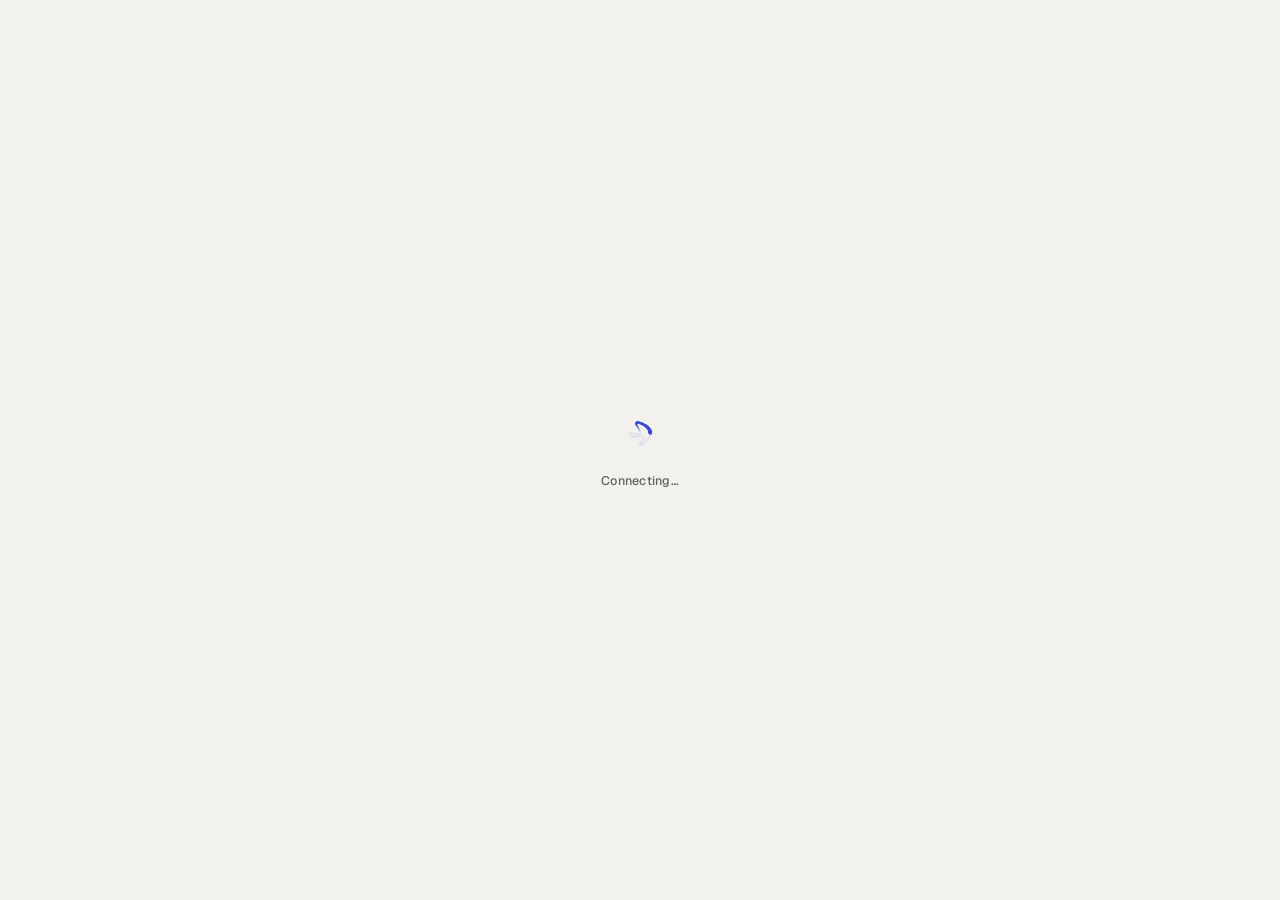
==== commit 39df8a8b: "Aura 0.1.14" ====
--- a/app/web_hermes/index.html
+++ b/app/web_hermes/index.html
@@ -32,6 +32,7 @@
     <div class="side-head">
       <div class="brand"><div class="brand-text"><strong>Chat</strong><small>Online</small></div></div>
       <button id="newChat" type="button" title="New chat" aria-label="New chat"><svg viewBox="0 0 24 24" aria-hidden="true"><path d="M12 5v14M5 12h14"/></svg></button>
+      <button id="searchChat" type="button" title="Search chats (Ctrl+K)" aria-label="Search chats"><svg viewBox="0 0 24 24" aria-hidden="true"><circle cx="11" cy="11" r="6.5"/><path d="M16 16l4 4"/></svg></button>
     </div>
     <div class="filter"><svg viewBox="0 0 24 24" aria-hidden="true"><circle cx="11" cy="11" r="6.5"/><path d="M16 16l4 4"/></svg><input id="chatFilter" type="text" spellcheck="false" autocomplete="off" placeholder="Filter conversations…" aria-label="Filter conversations"></div>
     <div class="label side-label" aria-hidden="true">Chats</div>
@@ -82,7 +83,7 @@
   </main>
 
   <!-- Right: browser pane, styled as the WORKSPACE panel -->
-  <aside id="preview" aria-label="Browser">
+  <aside id="preview" aria-label="Preview and browser">
     <div class="pv-head">
       <span class="pv-title">Workspace</span><span class="pv-tag">Main</span>
       <span class="pv-fill"></span>
@@ -91,7 +92,7 @@
       <button id="pvClose" type="button" title="Close" aria-label="Close"><svg viewBox="0 0 24 24" aria-hidden="true"><path d="M6 6l12 12M18 6L6 18"/></svg></button>
     </div>
     <div class="pv-tabs" role="tablist" aria-label="Workspace">
-      <span class="pv-tabbtn on" role="tab" aria-selected="true">Browser</span>
+      <span class="pv-tabbtn on" role="tab" aria-selected="true">Preview</span>
     </div>
     <div class="pv-bar">
       <button id="pvBack" type="button" title="Back" aria-label="Back"><svg viewBox="0 0 24 24" aria-hidden="true"><path d="M15 6l-6 6 6 6"/></svg></button>
@@ -104,7 +105,7 @@
       <div class="pv-progress" aria-hidden="true"></div>
       <iframe id="pvFrame" hidden title="Web page" sandbox="allow-scripts allow-forms allow-same-origin allow-popups allow-modals"></iframe>
       <div id="pvOverlayHost" hidden></div>
-      <div id="pvStart" class="pv-card"><span class="pv-ico" aria-hidden="true"><svg viewBox="0 0 24 24"><circle cx="12" cy="12" r="8.5"/><path d="M3.5 12h17M12 3.5c3.2 3.4 3.2 13.6 0 17M12 3.5c-3.2 3.4-3.2 13.6 0 17"/></svg></span><span class="pv-kicker">Browser</span><p>Type an address or a search above.<br>Websites Aura builds open here by themselves.</p><button id="pvNewest" type="button">Open my newest website</button></div>
+      <div id="pvStart" class="pv-card"><span class="pv-ico" aria-hidden="true"><svg viewBox="0 0 24 24"><circle cx="12" cy="12" r="8.5"/><path d="M3.5 12h17M12 3.5c3.2 3.4 3.2 13.6 0 17M12 3.5c-3.2 3.4-3.2 13.6 0 17"/></svg></span><span class="pv-kicker">Preview</span><p>Nothing to preview yet.<br>Websites Aura builds show up here live. You can also type an address above.</p><button id="pvNewest" type="button">Open my newest website</button></div>
       <div id="pvBlocked" class="pv-card" hidden><span class="pv-kicker">Blocked by the site</span><strong>This site can't be shown inside Aura</strong><span id="pvBlockedUrl" class="pv-url2"></span><p>Some big sites refuse to load in a side pane. They work fine in their own window.</p><div class="pv-actions"><button id="pvBlockWin" type="button">Open in a browser window</button><button id="pvBlockExt" type="button">Open in my normal browser</button></div></div>
     </div>
   </aside>
@@ -112,7 +113,7 @@
 
   <!-- Window buttons (no native title bar) -->
   <div id="winctl">
-    <button id="paneToggle" type="button" title="Browser" aria-label="Show or hide the browser" aria-pressed="false"><svg viewBox="0 0 24 24" aria-hidden="true"><path d="M4 5h16v14H4zM15 5v14"/></svg></button>
+    <button id="paneToggle" type="button" title="Preview &amp; browser" aria-label="Show or hide the preview" aria-pressed="false"><svg viewBox="0 0 24 24" aria-hidden="true"><path d="M4 5h16v14H4zM15 5v14"/></svg></button>
     <button id="wcMin" type="button" title="Minimize" aria-label="Minimize"><svg viewBox="0 0 12 12" aria-hidden="true"><path d="M2 6h8"/></svg></button>
     <button id="wcMax" type="button" title="Maximize" aria-label="Maximize"><svg viewBox="0 0 12 12" aria-hidden="true"><path d="M2.5 2.5h7v7h-7z"/></svg></button>
     <button id="wcClose" type="button" title="Close" aria-label="Close"><svg viewBox="0 0 12 12" aria-hidden="true"><path d="M2 2l8 8M10 2L2 10"/></svg></button>
--- a/app/web_hermes/aura.css
+++ b/app/web_hermes/aura.css
@@ -642,3 +642,94 @@
 #thinkBtn.on { color: var(--acc); border-color: var(--acc); }
 #thinkBtn:hover:not(:disabled) { color: var(--hi); }
 #thinkBtn:disabled { opacity: .55; cursor: default; }
+
+/* Discord-style update pop-up (top centre) */
+#updPop { position: fixed; top: 14px; left: 50%; z-index: 9200; display: flex; align-items: center; gap: 12px;
+  max-width: min(92%, 520px); padding: 10px 12px 10px 14px; border-radius: 10px;
+  background: var(--overlay, #181B24); color: var(--text, #E3E5EB); border: 1px solid var(--line3, rgba(255,255,255,.14));
+  box-shadow: 0 10px 30px rgba(0,0,0,.35); transform: translate(-50%, -140%); opacity: 0;
+  transition: transform .3s cubic-bezier(.2,.8,.2,1), opacity .3s; font-size: 13px; }
+#updPop.show { transform: translate(-50%, 0); opacity: 1; }
+#updPop .up-ico { flex: none; width: 30px; height: 30px; border-radius: 8px; display: grid; place-items: center;
+  background: var(--acc-soft, rgba(71,71,255,.15)); color: var(--acc-text, var(--acc, #8a96ff)); }
+#updPop .up-ico svg { width: 17px; height: 17px; fill: none; stroke: currentColor; stroke-width: 2; stroke-linecap: round; stroke-linejoin: round; }
+#updPop .up-txt { display: flex; flex-direction: column; min-width: 0; line-height: 1.3; }
+#updPop .up-txt b { color: var(--hi, #fff); font-weight: 600; }
+#updPop .up-txt span { color: var(--mute, #B3B7C4); }
+#updPop button { font: inherit; cursor: pointer; border-radius: 7px; padding: 6px 12px; border: 1px solid transparent; white-space: nowrap; }
+#updPop .up-go { background: var(--acc, #4747ff); color: #fff; }
+#updPop .up-go:hover { background: var(--acc-hover, var(--acc, #5a5aff)); }
+#updPop .up-later { background: transparent; color: var(--mute, #B3B7C4); }
+#updPop .up-later:hover { color: var(--hi, #fff); }
+#updPop button:focus-visible { outline: 2px solid var(--focus, #7b8cff); outline-offset: 2px; }
+@media (prefers-reduced-motion: reduce) { #updPop { transition: none; } }
+
+/* message actions: reply / edit / try again */
+.msg-actions .regen { display: none; }
+.msg.last-reply .msg-actions .regen { display: inline-flex; }
+
+/* floating Reply for selected text */
+.sel-reply { position: fixed; z-index: 9050; display: inline-flex; align-items: center; gap: 6px; height: 30px; padding: 0 12px;
+  font: inherit; font-size: 12.5px; cursor: pointer; color: var(--hi, #fff); background: var(--overlay, #181B24);
+  border: 1px solid var(--line3, rgba(255,255,255,.2)); border-radius: 8px; box-shadow: 0 6px 20px rgba(0,0,0,.35); animation: rise .15s both; }
+.sel-reply:hover, .sel-reply:focus-visible { background: var(--overlay, #181B24); box-shadow: inset 0 0 0 999px var(--acc-soft, rgba(255,255,255,.08)), 0 6px 20px rgba(0,0,0,.35); }
+.sel-reply svg { width: 14px; height: 14px; fill: none; stroke: currentColor; stroke-width: 1.8; stroke-linecap: round; stroke-linejoin: round; }
+
+/* sidebar: new chat + search as quiet icon buttons */
+#newChat { margin-left: auto; }
+#searchChat { width: 28px; height: 28px; display: grid; place-items: center; border-radius: var(--r2); color: var(--dim); }
+#searchChat svg { width: var(--icon); height: var(--icon); fill: none; stroke: currentColor; stroke-width: 1.7; stroke-linecap: round; stroke-linejoin: round; }
+#searchChat:hover { color: var(--hi); background: var(--hover); }
+.filter { display: none; }
+
+/* chat history page (professional) */
+#main { position: relative; }
+#histView { position: absolute; left: 0; right: 0; bottom: 0; top: var(--strip); z-index: 40; overflow-y: auto; background: var(--bg); }
+.hv-in { max-width: 740px; margin: 0 auto; padding: 30px var(--gutter) 64px; }
+.hv-head { display: flex; align-items: center; gap: 10px; margin-bottom: 18px; }
+.hv-head h2 { flex: 1; margin: 0; font-size: 22px; font-weight: 600; letter-spacing: -.01em; color: var(--hi); }
+.hv-new { height: 32px; padding: 0 14px; border-radius: var(--r2); background: var(--acc); color: var(--on-acc, #fff); font-size: 13px; font-weight: 500; }
+.hv-new:hover { background: var(--acc-hover, var(--acc)); }
+.hv-x { width: 30px; height: 30px; display: grid; place-items: center; border-radius: var(--r2); color: var(--dim); background: none; }
+.hv-x:hover { color: var(--hi); background: var(--hover); }
+.hv-x svg { width: 16px; height: 16px; fill: none; stroke: currentColor; stroke-width: 1.8; stroke-linecap: round; }
+.hv-search { display: flex; align-items: center; gap: 10px; height: 42px; padding: 0 14px; border-radius: var(--r3); border: 1px solid var(--line2); background: var(--panel);
+  transition: border-color var(--dur) var(--ease), box-shadow var(--dur) var(--ease); }
+.hv-search:focus-within { border-color: var(--line3); box-shadow: 0 0 0 3px var(--acc-soft); }
+.hv-search svg { width: 16px; height: 16px; fill: none; stroke: var(--dim); stroke-width: 1.7; stroke-linecap: round; }
+.hv-q { flex: 1; min-width: 0; border: 0; outline: none; background: none; color: var(--hi); font-size: 14px; }
+.hv-q::placeholder { color: var(--dim); }
+.hv-count { margin: 16px 4px 0; font-size: 12px; color: var(--dim); }
+.hv-group { margin: 20px 4px 6px; font-size: var(--fs-label); font-weight: 600; letter-spacing: var(--track); text-transform: uppercase; color: var(--dim); }
+.hv-row { display: flex; align-items: center; gap: 12px; padding: 11px 12px; margin-bottom: 1px; border-radius: var(--r3); cursor: pointer; animation: rise .22s var(--ease) both; }
+.hv-row:hover { background: var(--raised); }
+.hv-row.active { background: var(--sel, var(--raised)); }
+.hv-row:focus-visible { outline-offset: -2px; }
+.hv-main { flex: 1; min-width: 0; display: flex; flex-direction: column; gap: 3px; }
+.hv-title { overflow: hidden; white-space: nowrap; text-overflow: ellipsis; font-size: 14px; font-weight: 500; color: var(--hi); }
+.hv-time { font-size: 12px; color: var(--dim); }
+.hv-dot { flex: none; width: 7px; height: 7px; border-radius: 50%; background: var(--acc); animation: runPulse 1.4s ease-in-out infinite; }
+.hv-del { flex: none; width: 26px; height: 26px; display: grid; place-items: center; border-radius: var(--r2); font-size: 16px; line-height: 1; color: var(--dim); background: none; opacity: 0; }
+.hv-row:hover .hv-del, .hv-del:focus-visible { opacity: 1; }
+.hv-del:hover { color: var(--danger); background: var(--danger-soft); }
+.hv-empty { padding: 56px 0; text-align: center; font-size: 13px; color: var(--dim); }
+
+/* preview tools */
+.pv-site { display: none; align-items: center; gap: 8px; min-height: 36px; padding: 4px 10px; flex: none; border-bottom: 1px solid var(--line, rgba(255,255,255,.08)); }
+#preview.is-site .pv-site { display: flex; }
+.ps-kick { font-family: var(--mono, monospace); font-size: 10.5px; letter-spacing: .22em; color: var(--acc-text, var(--dim)); }
+.ps-name { min-width: 0; overflow: hidden; text-overflow: ellipsis; white-space: nowrap; font-size: 12px; color: var(--mute, #b3b7c4); }
+.ps-fill { flex: 1; }
+.ps-dev { display: flex; gap: 2px; }
+.ps-dev button, .ps-auto { height: 26px; min-width: 28px; display: inline-flex; align-items: center; justify-content: center; gap: 6px; padding: 0 7px;
+  color: var(--dim, #8b90a0); border: 1px solid transparent; border-radius: var(--r, 4px); }
+.ps-dev button:hover, .ps-auto:hover { color: var(--hi, #fff); background: var(--hover, rgba(255,255,255,.06)); }
+.ps-dev button.on { color: var(--hi, #fff); border-color: var(--line2, rgba(255,255,255,.14)); background: var(--acc-soft, rgba(255,255,255,.06)); }
+.ps-dev svg { width: 15px; height: 15px; fill: none; stroke: currentColor; stroke-width: 1.7; stroke-linecap: round; stroke-linejoin: round; }
+.ps-auto i { width: 7px; height: 7px; border-radius: 50%; background: var(--faint, #4e4f5a); }
+.ps-auto[aria-pressed="true"] i { background: var(--ok, #4ade80); box-shadow: 0 0 6px var(--ok, #4ade80); }
+.ps-auto span { font-family: var(--mono, monospace); font-size: 10.5px; letter-spacing: .1em; text-transform: uppercase; }
+.ps-dev button:focus-visible, .ps-auto:focus-visible { outline: 2px solid var(--focus, #7b8cff); outline-offset: -2px; }
+.pv-body { justify-content: center; }
+#preview.is-site[data-dev="phone"] #pvFrame { flex: none; width: 390px; max-width: 100%; box-shadow: 0 0 0 1px var(--line2, rgba(255,255,255,.14)); }
+#preview.is-site[data-dev="tablet"] #pvFrame { flex: none; width: 768px; max-width: 100%; box-shadow: 0 0 0 1px var(--line2, rgba(255,255,255,.14)); }
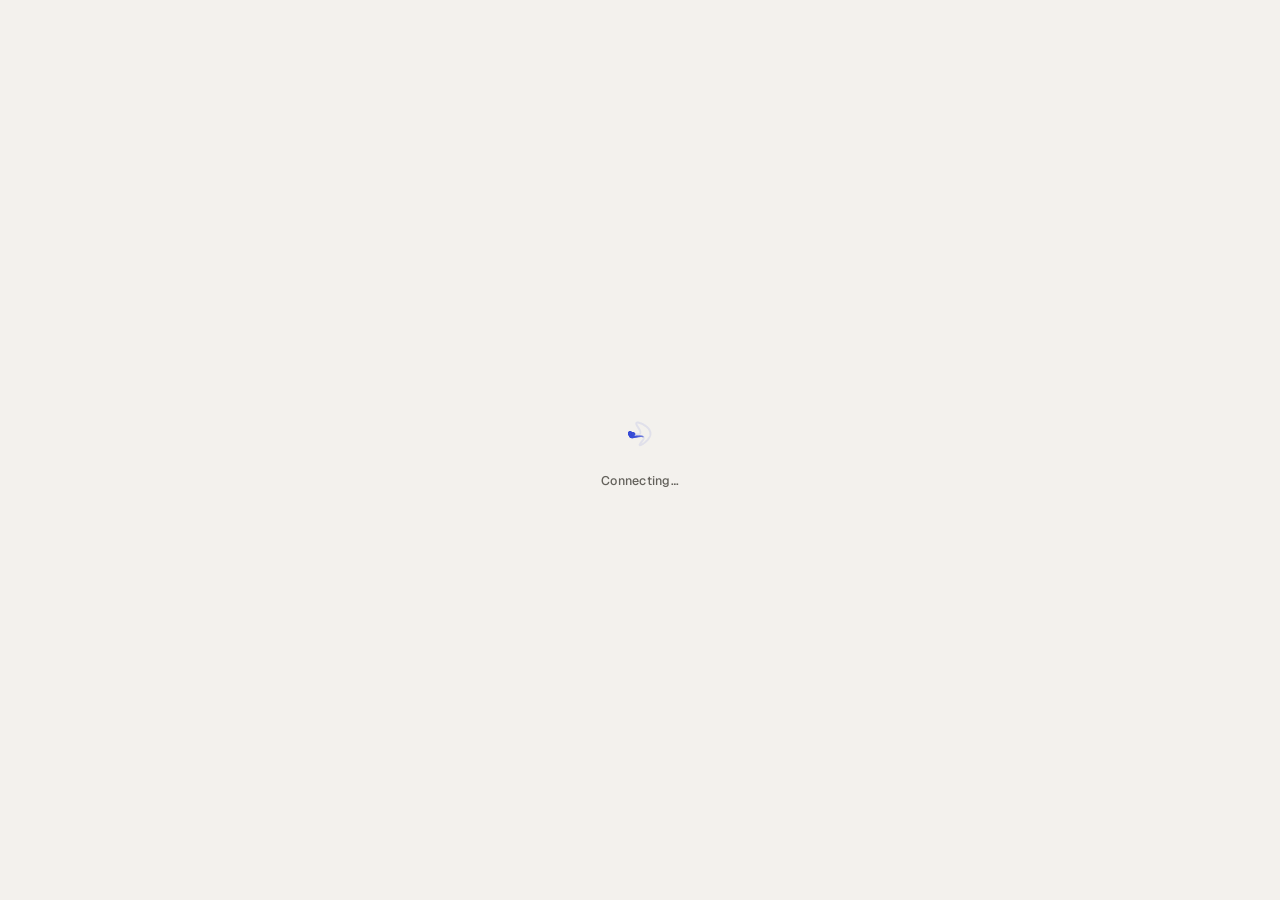
==== commit 6877182d: "Aura 0.1.15" ====
--- a/app/web_hermes/index.html
+++ b/app/web_hermes/index.html
@@ -109,7 +109,7 @@
       <div id="pvBlocked" class="pv-card" hidden><span class="pv-kicker">Blocked by the site</span><strong>This site can't be shown inside Aura</strong><span id="pvBlockedUrl" class="pv-url2"></span><p>Some big sites refuse to load in a side pane. They work fine in their own window.</p><div class="pv-actions"><button id="pvBlockWin" type="button">Open in a browser window</button><button id="pvBlockExt" type="button">Open in my normal browser</button></div></div>
     </div>
   </aside>
-  <button id="pvTab" type="button" title="Open the browser" hidden>BROWSER</button>
+  <button id="pvTab" type="button" title="Open the preview" aria-label="Open the preview" hidden>PREVIEW</button>
 
   <!-- Window buttons (no native title bar) -->
   <div id="winctl">
--- a/app/web_hermes/aura.css
+++ b/app/web_hermes/aura.css
@@ -481,7 +481,7 @@
 .pv-card button { height: 32px; padding: 0 14px; margin-top: 4px; border-radius: var(--r2); border: 1px solid var(--line2); background: var(--panel); color: var(--hi); font-size: 13px; font-weight: 500; box-shadow: var(--shadow-sm); }
 .pv-card button:hover { background: var(--raised); border-color: var(--line3); }
 
-#pvTab { display: none !important; }
+/* (the PREVIEW tab is styled at the end of this file) */
 
 /* =====================================================================
    Toast + dialogs (the only places with real depth)
@@ -733,3 +733,48 @@
 .pv-body { justify-content: center; }
 #preview.is-site[data-dev="phone"] #pvFrame { flex: none; width: 390px; max-width: 100%; box-shadow: 0 0 0 1px var(--line2, rgba(255,255,255,.14)); }
 #preview.is-site[data-dev="tablet"] #pvFrame { flex: none; width: 768px; max-width: 100%; box-shadow: 0 0 0 1px var(--line2, rgba(255,255,255,.14)); }
+
+/* Details: closed by default, a terminal-style log when pressed */
+.working { flex-wrap: wrap; }
+.dt-root { flex: 1 0 100%; min-width: 0; margin-top: 6px; }
+.dt-btn { display: inline-flex; align-items: center; gap: 8px; padding: 2px 0; background: none; border: 0; cursor: pointer;
+  font-family: var(--mono, monospace); font-size: 10.5px; letter-spacing: .14em; text-transform: uppercase; color: var(--dim, #8b90a0); }
+.dt-btn::before { content: ""; width: 6px; height: 6px; border: solid currentColor; border-width: 0 1.5px 1.5px 0; transform: rotate(-45deg); transition: transform .15s ease; }
+.dt-root.open .dt-btn::before { transform: rotate(45deg); }
+.dt-btn:hover { color: var(--hi, #fff); }
+.dt-btn:focus-visible, .dt-copy:focus-visible, .dt-list:focus-visible { outline: 2px solid var(--focus, #7b8cff); outline-offset: 2px; }
+.dt-panel { margin-top: 8px; background: var(--surface, #0c0e13); border: 1px solid var(--line2, rgba(255,255,255,.14)); border-radius: var(--r, 4px); }
+.dt-bar { display: flex; align-items: center; justify-content: space-between; gap: 8px; padding: 5px 10px; border-bottom: 1px solid var(--line, rgba(255,255,255,.08));
+  font-family: var(--mono, monospace); font-size: 10px; letter-spacing: .16em; text-transform: uppercase; color: var(--dim, #8b90a0); }
+.dt-copy { padding: 2px 8px; background: none; border: 1px solid var(--line2, rgba(255,255,255,.14)); border-radius: var(--r, 4px); cursor: pointer;
+  font: inherit; letter-spacing: .12em; color: var(--mute, #b3b7c4); }
+.dt-copy:hover { color: var(--hi, #fff); border-color: var(--line3, rgba(255,255,255,.22)); }
+.dt-list { max-height: 260px; overflow-y: auto; overscroll-behavior: contain; padding: 8px 10px; text-align: left; text-transform: none; letter-spacing: normal;
+  font-family: var(--mono, monospace); font-size: 11.5px; line-height: 1.5; color: var(--mute, #b3b7c4); }
+.dt-item + .dt-item { margin-top: 9px; padding-top: 9px; border-top: 1px dashed var(--line, rgba(255,255,255,.08)); }
+.dt-line { display: flex; gap: 8px; }
+.dt-n { flex: none; min-width: 1.6em; color: var(--acc-text, #8a96ff); }
+.dt-t { min-width: 0; overflow-wrap: anywhere; }
+.dt-cmd, .dt-out { margin: 4px 0 0 calc(1.6em + 8px); font: inherit; white-space: pre-wrap; overflow-wrap: anywhere; }
+.dt-cmd { color: var(--g-cyan, var(--acc-text, #8a96ff)); }
+.dt-out { max-height: 140px; overflow-y: auto; color: var(--dim, #8b90a0); }
+.working, .progress.live { animation: none; } /* moving the bar must not replay a fade-in */
+
+/* thinking: a quiet level meter */
+#thinkBtn { display: inline-flex; align-items: center; gap: 8px; height: 28px; padding: 0 11px; border: 1px solid var(--line2); border-radius: 999px;
+  background: transparent; color: var(--dim); font-size: var(--fs-xs); white-space: nowrap; }
+#thinkBtn.on { color: var(--dim); border-color: var(--line2); }
+#thinkBtn:hover:not(:disabled) { color: var(--hi); border-color: var(--line3); }
+.tk-m { display: inline-flex; align-items: flex-end; gap: 2px; height: 11px; }
+.tk-m i { width: 3px; border-radius: 1px; background: var(--line3); }
+.tk-m i:nth-child(1) { height: 5px; } .tk-m i:nth-child(2) { height: 8px; } .tk-m i:nth-child(3) { height: 11px; }
+.tk-m i.on { background: var(--acc); }
+.tk-v { min-width: 5.6ch; color: var(--text); font-weight: 500; }
+#thinkBtn:disabled .tk-v { color: var(--dim); }
+
+/* a visible Preview tab on the right edge while the pane is closed */
+#pvTab { position: fixed; right: 0; top: 50%; z-index: 30; transform: translateY(-50%); padding: 12px 7px; writing-mode: vertical-rl;
+  font-size: var(--fs-label); font-weight: 600; letter-spacing: var(--track); text-transform: uppercase; color: var(--dim); background: var(--panel); cursor: pointer;
+  border: 1px solid var(--line2); border-right: 0; border-radius: var(--r2) 0 0 var(--r2); }
+#pvTab:hover { color: var(--hi); background: var(--raised); }
+#pvTab[hidden] { display: none !important; }
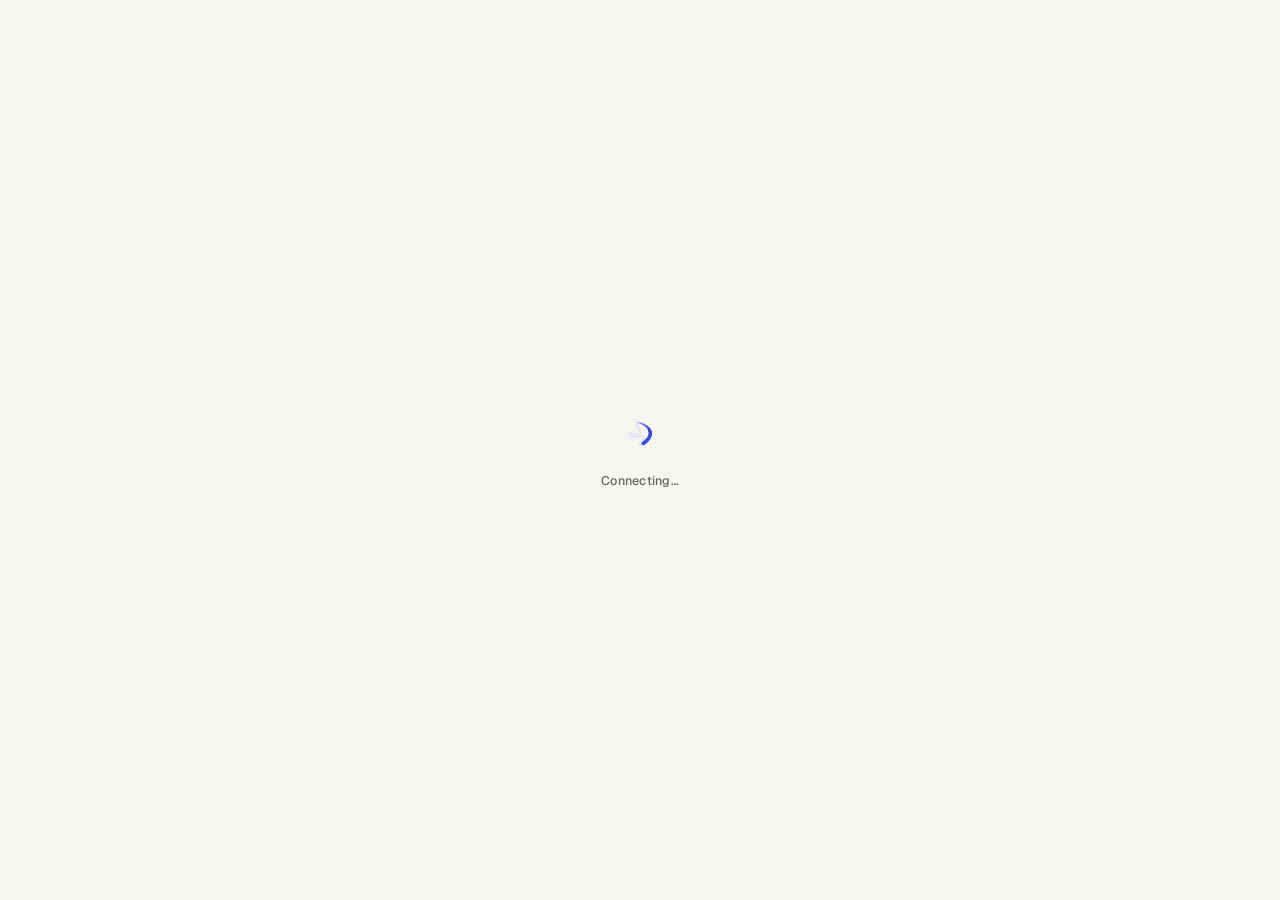
==== commit 399b1ede: "Aura 0.1.22" ====
--- a/app/web_hermes/index.html
+++ b/app/web_hermes/index.html
@@ -30,12 +30,12 @@
   <!-- Chat list column -->
   <aside id="sidebar" aria-label="Chats">
     <div class="side-head">
-      <div class="brand"><div class="brand-text"><strong>Chat</strong><small>Online</small></div></div>
+      <div class="brand"><div class="brand-text"><strong>Chats</strong><small>Online</small></div></div>
       <button id="newChat" type="button" title="New chat" aria-label="New chat"><svg viewBox="0 0 24 24" aria-hidden="true"><path d="M12 5v14M5 12h14"/></svg></button>
       <button id="searchChat" type="button" title="Search chats (Ctrl+K)" aria-label="Search chats"><svg viewBox="0 0 24 24" aria-hidden="true"><circle cx="11" cy="11" r="6.5"/><path d="M16 16l4 4"/></svg></button>
     </div>
     <div class="filter"><svg viewBox="0 0 24 24" aria-hidden="true"><circle cx="11" cy="11" r="6.5"/><path d="M16 16l4 4"/></svg><input id="chatFilter" type="text" spellcheck="false" autocomplete="off" placeholder="Filter conversations…" aria-label="Filter conversations"></div>
-    <div class="label side-label" aria-hidden="true">Chats</div>
+    <div class="label side-label" aria-hidden="true">Recent</div>
     <nav id="sessionList" aria-label="Chat history"></nav>
     <div class="foot">
       <div id="version"></div>
--- a/app/web_hermes/aura.css
+++ b/app/web_hermes/aura.css
@@ -16,21 +16,22 @@
 /* ---- design tokens: DARK (default) ---- */
 :root {
   color-scheme: dark;
-  --bg: #0F1117; --side: #0C0E13; --panel: #151821; --raised: #1B1E27; --raised2: #232734; --overlay: #181B24; --pv-bg: #0D0F14;
-  --code-bg: rgba(255,255,255,.025); --code-bar: rgba(255,255,255,.03);
-  --line: rgba(255,255,255,.05); --line2: rgba(255,255,255,.08); --line3: rgba(255,255,255,.14);
-  --hover: rgba(255,255,255,.04); --active: rgba(255,255,255,.07); --sel: rgba(255,255,255,.065);
-  --hi: #F3F4F7; --text: #E3E5EB; --mute: #B3B7C4; --dim: #8B90A0; --faint: #4F5566;
-  --acc: #7C84F8; --acc-hover: #8F96FA; --on-acc: #0F1117; --acc-soft: rgba(124,132,248,.14);
-  --send-idle: #2A2F3B; --send-idle-ink: #8B90A0;
-  --nous: #5B68FF; --link: #9AA4FF; --focus: #7C84F8; --ok: #6CC596;
+  --bg: #111215; --side: #0D0E11; --panel: #17181C; --raised: #1D1F23; --raised2: #26282D; --overlay: #1A1B1F; --pv-bg: #0E0F12;
+  --code-bg: rgba(255,255,255,.028); --code-bar: rgba(255,255,255,.025);
+  --line: rgba(255,255,255,.055); --line2: rgba(255,255,255,.085); --line3: rgba(255,255,255,.15);
+  --hover: rgba(255,255,255,.045); --active: rgba(255,255,255,.075); --sel: rgba(255,255,255,.07);
+  --hi: #F4F4F6; --text: #E1E2E6; --mute: #A9ABB3; --dim: #84868F; --faint: #4C4E56;
+  --acc: #8088FA; --acc-hover: #939AFB; --on-acc: #0E0F12; --acc-soft: rgba(128,136,250,.14); --acc-text: #A4AAFF;
+  --send-idle: #26282D; --send-idle-ink: #84868F;
+  --nous: #5B68FF; --link: #A4AAFF; --focus: #8088FA; --ok: #6CC596;
   --danger: #F2706B; --danger-hover: #FF8A85; --danger-soft: rgba(242,112,107,.10); --danger-line: rgba(242,112,107,.35);
-  --shadow: 0 16px 48px rgba(0,0,0,.5), 0 2px 8px rgba(0,0,0,.35), 0 0 0 1px rgba(255,255,255,.04);
+  --shadow: 0 18px 50px rgba(0,0,0,.55), 0 2px 8px rgba(0,0,0,.35), 0 0 0 1px rgba(255,255,255,.06);
+  --shadow-md: 0 8px 24px rgba(0,0,0,.35), 0 0 0 1px rgba(255,255,255,.05);
   --shadow-sm: 0 1px 2px rgba(0,0,0,.35);
-  --scrim: rgba(5,6,10,.55);
-  --selection: rgba(124,132,248,.30);
+  --scrim: rgba(4,5,7,.6);
+  --selection: rgba(128,136,250,.32);
   --scroll: rgba(255,255,255,.12); --scroll-hover: rgba(255,255,255,.26);
-  --term-bg: #0F1117;
+  --term-bg: #111215;
 
   --font-ui: "Geist", "Segoe UI Variable Text", "Segoe UI", -apple-system, Helvetica, Arial, sans-serif;
   --sans: var(--font-ui);
@@ -45,38 +46,42 @@
 /* ---- LIGHT (warm paper, like Hermes light) ---- */
 :root[data-theme="light"] {
   color-scheme: light;
-  --bg: #F3F1ED; --side: #EBE8E3; --panel: #FCFBF9; --raised: #E6E3DD; --raised2: #DCD8D1; --overlay: #FDFCFA; --pv-bg: #EFECE7;
-  --code-bg: rgba(40,32,20,.045); --code-bar: rgba(40,32,20,.035);
-  --line: rgba(0,0,0,.06); --line2: rgba(0,0,0,.09); --line3: rgba(0,0,0,.16);
+  --bg: #F6F5F2; --side: #EEECE8; --panel: #FFFFFF; --raised: #EAE8E3; --raised2: #DFDCD6; --overlay: #FFFFFF; --pv-bg: #F1EFEB;
+  --code-bg: rgba(40,32,20,.035); --code-bar: rgba(40,32,20,.03);
+  --line: rgba(30,24,16,.07); --line2: rgba(30,24,16,.10); --line3: rgba(30,24,16,.18);
   --hover: rgba(40,32,20,.045); --active: rgba(40,32,20,.08); --sel: rgba(40,32,20,.07);
-  --hi: #141412; --text: #1F1E1B; --mute: #45433E; --dim: #64625C; --faint: #ABA79F;
-  --acc: #3B4FD8; --acc-hover: #2F42C2; --on-acc: #FFFFFF; --acc-soft: rgba(59,79,216,.10);
-  --send-idle: #DAD6CF; --send-idle-ink: #77736B;
-  --nous: #2B3FE0; --link: #2D4FB8; --focus: #3B4FD8; --ok: #2E8A5E;
+  --hi: #151513; --text: #23221F; --mute: #4A4843; --dim: #696760; --faint: #AEAAA2;
+  --acc: #3D4FD6; --acc-hover: #3142C0; --on-acc: #FFFFFF; --acc-soft: rgba(61,79,214,.10); --acc-text: #3142C0;
+  --send-idle: #E2DFD9; --send-idle-ink: #7A766E;
+  --nous: #2B3FE0; --link: #2D4AB8; --focus: #3D4FD6; --ok: #2E8A5E;
   --danger: #B42318; --danger-hover: #951B12; --danger-soft: rgba(180,35,24,.07); --danger-line: rgba(180,35,24,.30);
-  --shadow: 0 16px 48px rgba(40,32,20,.14), 0 2px 8px rgba(40,32,20,.07), 0 0 0 1px rgba(0,0,0,.05);
-  --shadow-sm: 0 1px 2px rgba(40,32,20,.08);
-  --scrim: rgba(30,28,24,.22);
-  --selection: rgba(59,79,216,.18);
+  --shadow: 0 18px 48px rgba(40,32,20,.13), 0 2px 8px rgba(40,32,20,.06), 0 0 0 1px rgba(30,24,16,.07);
+  --shadow-md: 0 8px 24px rgba(40,32,20,.10), 0 0 0 1px rgba(30,24,16,.07);
+  --shadow-sm: 0 1px 2px rgba(40,32,20,.07);
+  --scrim: rgba(30,28,24,.24);
+  --selection: rgba(61,79,214,.18);
   --scroll: rgba(0,0,0,.14); --scroll-hover: rgba(0,0,0,.30);
+  --term-bg: #F6F5F2;
 }
 @media (prefers-color-scheme: light) {
   :root[data-theme="auto"] {
     color-scheme: light;
-    --bg: #F3F1ED; --side: #EBE8E3; --panel: #FCFBF9; --raised: #E6E3DD; --raised2: #DCD8D1; --overlay: #FDFCFA; --pv-bg: #EFECE7;
-    --code-bg: rgba(40,32,20,.045); --code-bar: rgba(40,32,20,.035);
-    --line: rgba(0,0,0,.06); --line2: rgba(0,0,0,.09); --line3: rgba(0,0,0,.16);
+    --bg: #F6F5F2; --side: #EEECE8; --panel: #FFFFFF; --raised: #EAE8E3; --raised2: #DFDCD6; --overlay: #FFFFFF; --pv-bg: #F1EFEB;
+    --code-bg: rgba(40,32,20,.035); --code-bar: rgba(40,32,20,.03);
+    --line: rgba(30,24,16,.07); --line2: rgba(30,24,16,.10); --line3: rgba(30,24,16,.18);
     --hover: rgba(40,32,20,.045); --active: rgba(40,32,20,.08); --sel: rgba(40,32,20,.07);
-    --hi: #141412; --text: #1F1E1B; --mute: #45433E; --dim: #64625C; --faint: #ABA79F;
-    --acc: #3B4FD8; --acc-hover: #2F42C2; --on-acc: #FFFFFF; --acc-soft: rgba(59,79,216,.10);
-    --send-idle: #DAD6CF; --send-idle-ink: #77736B;
-    --nous: #2B3FE0; --link: #2D4FB8; --focus: #3B4FD8; --ok: #2E8A5E;
+    --hi: #151513; --text: #23221F; --mute: #4A4843; --dim: #696760; --faint: #AEAAA2;
+    --acc: #3D4FD6; --acc-hover: #3142C0; --on-acc: #FFFFFF; --acc-soft: rgba(61,79,214,.10); --acc-text: #3142C0;
+    --send-idle: #E2DFD9; --send-idle-ink: #7A766E;
+    --nous: #2B3FE0; --link: #2D4AB8; --focus: #3D4FD6; --ok: #2E8A5E;
     --danger: #B42318; --danger-hover: #951B12; --danger-soft: rgba(180,35,24,.07); --danger-line: rgba(180,35,24,.30);
-    --shadow: 0 16px 48px rgba(40,32,20,.14), 0 2px 8px rgba(40,32,20,.07), 0 0 0 1px rgba(0,0,0,.05);
-    --shadow-sm: 0 1px 2px rgba(40,32,20,.08);
-    --scrim: rgba(30,28,24,.22);
-    --selection: rgba(59,79,216,.18);
+    --shadow: 0 18px 48px rgba(40,32,20,.13), 0 2px 8px rgba(40,32,20,.06), 0 0 0 1px rgba(30,24,16,.07);
+    --shadow-md: 0 8px 24px rgba(40,32,20,.10), 0 0 0 1px rgba(30,24,16,.07);
+    --shadow-sm: 0 1px 2px rgba(40,32,20,.07);
+    --scrim: rgba(30,28,24,.24);
+    --selection: rgba(61,79,214,.18);
     --scroll: rgba(0,0,0,.14); --scroll-hover: rgba(0,0,0,.30);
+    --term-bg: #F6F5F2;
   }
 }
 
@@ -171,7 +176,7 @@
   background: linear-gradient(90deg, transparent, var(--acc), transparent) no-repeat; background-size: 30% 100%; transition: opacity .3s ease; }
 body.busy #topstrip::after { opacity: .9; animation: hairBg 1.6s ease-in-out infinite; }
 @keyframes hairBg { 0% { background-position: -40% 0; } 100% { background-position: 140% 0; } }
-@media (min-width: 1101px) { body:has(#preview.open) #topstrip { padding-right: 8px; } }
+@media (min-width: 861px) { body:has(#preview.open) #topstrip { padding-right: 8px; } }
 
 #winctl { position: fixed; top: 0; right: 0; z-index: 8500; display: flex; height: var(--strip); }
 #winctl button { width: 37px; height: var(--strip); display: grid; place-items: center; border-radius: 0; color: var(--dim); }
@@ -778,3 +783,251 @@
   border: 1px solid var(--line2); border-right: 0; border-radius: var(--r2) 0 0 var(--r2); }
 #pvTab:hover { color: var(--hi); background: var(--raised); }
 #pvTab[hidden] { display: none !important; }
+
+/* no edge tab: the preview opens from the icon at the top right, like the browser did */
+#pvTab, #pvTab[hidden] { display: none !important; }
+
+/* the chat always keeps a usable width next to the pane */
+#main { min-width: 360px; }
+@media (min-width: 861px) {
+  #preview.open { position: static; box-shadow: none; z-index: auto; flex: 0 0 auto; width: clamp(320px, 40vw, 700px); min-width: 300px;
+    max-width: calc(100vw - var(--sidebar) - var(--rail) - 400px); }
+}
+
+/* a narrow pane keeps the address bar usable: drop the less-used buttons */
+#preview { container-type: inline-size; }
+@container (max-width: 560px) { #pvHome, #pvWin, #pvOpen { display: none; } .ps-auto span { display: none; } }
+
+/* the hint text never wraps: it can not make the empty box taller */
+#input::placeholder { white-space: nowrap; overflow: hidden; text-overflow: ellipsis; }
+
+/* centred start screen: on an empty chat the box sits in the middle, like Claude */
+#main.is-empty { justify-content: center; }
+#main.is-empty #topstrip { position: absolute; top: 0; left: 0; right: 0; }
+#main.is-empty #messages:empty:not(.loading) + #welcome { flex: 0 0 auto; min-height: 0; padding-bottom: 26px; }
+#main.is-empty #composerWrap { padding-top: 0; }
+
+/* slash command menu + side card */
+#slashMenu { position: fixed; z-index: 9000; max-height: 300px; overflow-y: auto; padding: 4px; background: var(--overlay); border: 1px solid var(--line2);
+  border-radius: var(--r3); box-shadow: var(--shadow); }
+.sl-item { display: flex; align-items: baseline; gap: 14px; padding: 7px 10px; border-radius: var(--r2); cursor: pointer; }
+.sl-item.sel, .sl-item:hover { background: var(--raised); }
+.sl-n { flex: none; font-family: var(--mono); font-size: 12.5px; color: var(--hi); white-space: nowrap; }
+.sl-d, .sl-d2 { min-width: 0; overflow: hidden; text-overflow: ellipsis; white-space: nowrap; font-size: 12.5px; color: var(--dim); }
+.side-card { margin-bottom: 10px; border: 1px solid var(--line2); border-radius: var(--r3); background: var(--panel); overflow: hidden; }
+.sc-head { display: flex; align-items: center; justify-content: space-between; padding: 6px 8px 6px 14px; border-bottom: 1px solid var(--line);
+  font-size: var(--fs-label); font-weight: 600; letter-spacing: var(--track); text-transform: uppercase; color: var(--dim); }
+.sc-x { width: 24px; height: 24px; display: grid; place-items: center; border-radius: var(--r2); font-size: 16px; line-height: 1; color: var(--dim); background: none; }
+.sc-x:hover { color: var(--hi); background: var(--hover); }
+.sc-body { max-height: 260px; overflow-y: auto; padding: 10px 14px; font-size: 14px; line-height: 1.6; color: var(--text); }
+.sc-q { margin-bottom: 8px; font-size: 13px; color: var(--mute); }
+.sc-a.wait { color: var(--dim); animation: pulseTxt 1.6s ease-in-out infinite; }
+.sc-a.wait::after { content: "..."; }
+.sc-row { display: flex; align-items: baseline; gap: 14px; padding: 3px 0; }
+.sc-row .sl-n { min-width: 15ch; }
+
+/* start page: idea buttons (shown only on an empty chat) */
+#startChips { display: none; }
+#main.is-empty #startChips { display: flex; flex-wrap: wrap; justify-content: center; gap: 10px; margin-top: 22px; }
+.start-chip svg { width: 15px; height: 15px; fill: none; stroke: currentColor; stroke-width: 1.7; stroke-linecap: round; stroke-linejoin: round; }
+
+/* start page (professional): greeting, a larger card, idea buttons */
+#startGreet { display: none !important; }
+.wl-title { display: flex; flex-direction: column; gap: 8px; }
+.wl-hi { font-size: 28px; font-weight: 500; letter-spacing: -.02em; color: var(--hi); line-height: 1.15; }
+.wl-sub { font-size: 15px; color: var(--dim); }
+#main.is-empty .wl-wordmark { font-size: clamp(48px, 8vw, 92px); margin-bottom: 22px; }
+#main.is-empty #composer { padding: 16px 14px 12px 18px; box-shadow: var(--shadow); }
+#main.is-empty #input { min-height: 58px; font-size: 16px; }
+#main.is-empty .under { display: none; }
+.start-chip { display: inline-flex; align-items: center; gap: 8px; height: 34px; padding: 0 14px; border: 1px solid var(--line2); border-radius: 999px; background: transparent;
+  color: var(--mute); font-size: 13px; font-weight: 500; }
+.start-chip:hover { color: var(--hi); background: var(--raised); border-color: var(--line3); }
+.start-chip:focus-visible { outline: 2px solid var(--acc); outline-offset: 2px; }
+
+/* the Details block under a finished answer is a normal block: it must not stretch to a full screen (that left a big gap) */
+#messages > .dt-root { flex: 0 0 auto; align-self: stretch; margin-top: 0; }
+
+/* start page, compact and neat */
+#main.is-empty .wl-wordmark { font-size: clamp(40px, 6vw, 64px); margin-bottom: 14px; }
+.wl-title { gap: 4px; }
+.wl-hi { font-size: 20px; }
+.wl-sub { font-size: 14px; }
+#main.is-empty #messages:empty:not(.loading) + #welcome { padding-bottom: 18px; }
+#main.is-empty #composer { padding: 12px 12px 10px 16px; }
+#main.is-empty #input { min-height: 40px; font-size: 15px; }
+#main.is-empty #startChips { margin-top: 16px; gap: 8px; }
+.start-chip { height: 30px; padding: 0 12px; font-size: 12.5px; }
+.start-chip svg { width: 14px; height: 14px; }
+
+/* first page: just the question, no "Good evening" */
+.wl-hi { display: none; }
+.wl-sub { font-size: 16px; color: var(--mute); }
+#main.is-empty .wl-wordmark { font-size: clamp(36px, 5vw, 56px); margin-bottom: 16px; }
+
+/* =====================================================================
+   Pass 9: final professional polish (overrides the rules above on purpose)
+   Type: 11 caps label / 12 meta / 13 UI / 14 reading (1.65) / 16-20 headings.
+   Spacing on a 4/8 grid; text in the chat list lines up at 20px.
+   Radius: 6 rows, 8 controls, 12 cards and menus, 16 the message box.
+   Icons: 18px on the rail, 14-16px in tools; stroke 1.5 (1.6 below 16px).
+   ===================================================================== */
+
+/* one stroke weight for the small icons */
+#searchChat svg, .hv-search svg, .ps-dev svg, .start-chip svg, .sel-reply svg, #modeBtn svg, .hv-x svg { stroke-width: 1.6; }
+.round svg, .pv-head svg, .pv-bar svg { stroke-width: 1.6; }
+
+/* ---- icon rail: a small wordmark letter on top, quiet buttons ---- */
+.rail-top { display: grid; place-items: center; }
+.rail-top::before { content: "A"; font-family: "Collapse", var(--sans); font-weight: 700; font-size: 20px; line-height: 1; padding-top: 2px; color: var(--hi); opacity: .88; pointer-events: none; }
+#rail { gap: 6px; padding-bottom: 12px; }
+.rail-btn:active { background: var(--active); }
+.rail-btn.on::before { left: -6px; top: 8px; bottom: 8px; }
+
+/* ---- chat list ---- */
+.side-head { padding: 0 8px 0 20px; gap: 2px; }
+.brand-text strong { font-size: 13px; font-weight: 600; letter-spacing: -.005em; text-transform: none; color: var(--hi); }
+.side-label { height: 28px; margin-top: 4px; padding: 0 20px; }
+#sessionList { padding: 0 10px 12px; }
+.session .del { width: 24px; height: 24px; font-size: 16px; }
+.session .run-dot { margin-right: 4px; }
+.more-chats { justify-content: flex-start; height: 32px; margin-top: 4px; padding: 0 10px; gap: 6px; font-size: 12.5px; font-weight: 500; color: var(--dim); }
+.more-chats svg { transition: transform var(--dur) var(--ease); }
+.more-chats:hover svg { transform: translateX(2px); }
+.session:focus-visible, .more-chats:focus-visible, .hv-row:focus-visible, .sl-item:focus-visible { outline-offset: -2px; }
+#sidebar .foot { height: 40px; padding: 0 20px; }
+#version { color: var(--dim); opacity: .8; }
+
+/* ---- top strip ---- */
+#topstrip button:active { background: var(--active); }
+
+/* ---- first page ---- */
+#main.is-empty .wl-wordmark { color: var(--hi); opacity: 1; letter-spacing: .12em; padding-left: .12em; margin-bottom: 14px; }
+.wl-sub { font-size: 16px; font-weight: 400; letter-spacing: -.01em; line-height: 1.4; color: var(--mute); }
+#main.is-empty #messages:empty:not(.loading) + #welcome { padding-bottom: 22px; }
+#main.is-empty #composer { box-shadow: var(--shadow-md); }
+.start-chip { height: 32px; padding: 0 14px 0 12px; gap: 8px; border-color: var(--line2); background: transparent; color: var(--mute); font-size: 13px; font-weight: 500; }
+.start-chip:hover { background: var(--hover); color: var(--hi); border-color: var(--line3); }
+.start-chip:active { background: var(--active); }
+.start-chip svg { width: 14px; height: 14px; opacity: .85; }
+
+/* ---- message box: controls inside, all ghost buttons of one size ---- */
+#composer { padding: 12px 10px 8px 14px; gap: 8px; }
+#main.is-empty #composer:focus-within { box-shadow: var(--shadow-md), 0 0 0 3px var(--acc-soft); }
+.cmp-tools { gap: 2px; }
+#modeBtn { color: var(--mute); }
+#modeBtn svg { width: 13px; height: 13px; }
+#thinkBtn { position: relative; height: 28px; margin-left: 7px; padding: 0 8px; gap: 7px; border: 0; border-radius: var(--r2); background: transparent;
+  color: var(--dim); font-size: 12.5px; font-weight: 500; }
+#thinkBtn::before { content: ""; position: absolute; left: -4px; top: 8px; bottom: 8px; width: 1px; background: var(--line2); pointer-events: none; }
+#thinkBtn.on { color: var(--dim); }
+#thinkBtn:hover:not(:disabled) { color: var(--hi); background: var(--hover); border-color: transparent; }
+#thinkBtn:hover:not(:disabled) .tk-v { color: var(--hi); }
+#thinkBtn:disabled { opacity: .6; }
+.tk-v { min-width: 5.4ch; text-align: left; color: var(--mute); }
+.tk-m { height: 10px; }
+.tk-m i:nth-child(1) { height: 4px; } .tk-m i:nth-child(2) { height: 7px; } .tk-m i:nth-child(3) { height: 10px; }
+@media (max-width: 900px) { .tk-l { display: none; } }
+@media (min-width: 861px) and (max-width: 1240px) { body:has(#preview.open) .tk-l { display: none; } }
+#sendBtn, #stopBtn { transition: background-color var(--dur) var(--ease), color var(--dur) var(--ease), border-color var(--dur) var(--ease), transform .1s ease; }
+#sendBtn:active, #stopBtn:active { transform: scale(.94); }
+.under { margin-top: 8px; padding: 0 14px; }
+#pillHint, #hint { font-size: 11.5px; }
+
+/* ---- messages ---- */
+.badge { font-size: 13px; letter-spacing: -.005em; color: var(--hi); }
+.badge::before { font-family: "Collapse", var(--sans); font-size: 10px; font-weight: 700; padding-top: 1px; border-radius: 6px; color: var(--hi); }
+.msg.user .bubble { padding: 8px 14px; border-radius: 14px; border-bottom-right-radius: 6px; }
+.msg-actions button { height: 26px; min-width: 26px; font-size: 12px; }
+.msg-actions button:active { background: var(--active); }
+.bubble a:hover { color: var(--acc-hover); }
+.bubble blockquote { padding-left: 14px; border-left: 2px solid var(--line3); color: var(--mute); }
+.bubble hr { border: 0; border-top: 1px solid var(--line2); }
+.code-bar { height: 34px; font-size: 11.5px; letter-spacing: 0; }
+
+/* status line + Details log (calm, sentence case, same look as the code blocks) */
+.dt-root { margin-top: 4px; }
+.dt-btn { height: 24px; gap: 8px; padding: 0 8px 0 2px; border-radius: var(--r1); font-family: var(--font-ui); font-size: 12px; font-weight: 500;
+  letter-spacing: 0; text-transform: none; color: var(--dim); font-variant-numeric: tabular-nums; }
+.dt-btn::before { width: 5px; height: 5px; margin: 0 1px 2px 2px; }
+.dt-btn:hover { color: var(--hi); background: var(--hover); }
+.dt-panel { margin-top: 6px; overflow: hidden; background: var(--code-bg); border: 1px solid var(--line2); border-radius: var(--r3); }
+.dt-bar { height: 34px; padding: 0 6px 0 14px; border-bottom: 1px solid var(--line); background: var(--code-bar);
+  font-family: var(--font-ui); font-size: 12px; font-weight: 500; letter-spacing: 0; text-transform: none; color: var(--dim); }
+.dt-copy { height: 24px; padding: 0 8px; border: 0; border-radius: var(--r1); font-family: var(--font-ui); font-size: 11.5px; font-weight: 500; letter-spacing: 0; color: var(--dim); }
+.dt-copy:hover { color: var(--hi); background: var(--hover); }
+.dt-list { padding: 10px 14px 12px; line-height: 1.6; }
+.dt-item + .dt-item { border-top: 1px solid var(--line); }
+.dt-n { color: var(--dim); font-variant-numeric: tabular-nums; }
+.dt-t { color: var(--text); }
+.dt-cmd { color: var(--acc-text); }
+
+/* ---- workspace panel ---- */
+.pv-tag { display: none; }
+.pv-tabs { padding: 0 16px; }
+.pv-tabbtn { padding: 0 2px; font-size: 13px; box-shadow: inset 0 -2px 0 var(--acc); }
+.pv-bar { height: 44px; }
+.pv-addr { height: 30px; padding: 0 12px; }
+.pv-addr:focus { background: var(--panel); }
+.pv-bar button:active, .pv-head button:active { background: var(--active); }
+.pv-site { min-height: 40px; padding: 4px 8px 4px 16px; gap: 10px; border-bottom: 1px solid var(--line); }
+.ps-kick { font-family: var(--font-ui); font-size: var(--fs-label); font-weight: 600; letter-spacing: var(--track); color: var(--dim); }
+.ps-name { font-family: var(--mono); font-size: 11.5px; color: var(--mute); }
+.ps-dev { padding: 2px; gap: 2px; border-radius: var(--r2); background: var(--hover); border: 1px solid var(--line); }
+.ps-dev button { height: 24px; min-width: 28px; padding: 0 6px; border: 0; border-radius: var(--r1); }
+.ps-dev button:hover { background: transparent; }
+.ps-dev button.on { color: var(--hi); background: var(--overlay); box-shadow: var(--shadow-sm), 0 0 0 1px var(--line2); }
+.ps-dev svg { width: 14px; height: 14px; }
+.ps-auto { height: 28px; padding: 0 8px; gap: 7px; border: 0; border-radius: var(--r2); }
+.ps-auto span { font-family: var(--font-ui); font-size: 12px; font-weight: 500; letter-spacing: 0; text-transform: none; }
+.ps-auto i { width: 6px; height: 6px; background: var(--faint); }
+.ps-auto[aria-pressed="true"] i { background: var(--ok); box-shadow: 0 0 0 3px color-mix(in srgb, var(--ok) 22%, transparent); }
+#preview.is-site[data-dev="phone"] #pvFrame, #preview.is-site[data-dev="tablet"] #pvFrame { box-shadow: 0 0 0 1px var(--line2), var(--shadow-md); }
+.pv-card button:active { background: var(--active); }
+
+/* ---- history page ---- */
+.hv-in { max-width: 760px; padding-top: 36px; }
+.hv-head { margin-bottom: 20px; }
+.hv-head h2 { font-size: 20px; letter-spacing: -.015em; }
+.hv-search { height: 40px; }
+.hv-q { font-size: 13.5px; }
+.hv-count { margin: 14px 12px 0; font-variant-numeric: tabular-nums; }
+.hv-group { margin: 24px 12px 6px; }
+.hv-row { padding: 10px 12px; border-radius: var(--r2); }
+.hv-row:hover { background: var(--hover); }
+.hv-row.active { background: var(--sel); }
+.hv-title { font-size: 13.5px; }
+.hv-time { font-variant-numeric: tabular-nums; }
+.hv-del { width: 28px; height: 28px; }
+
+/* ---- menus, cards, dialogs, pop-ups ---- */
+#modeMenu { width: 300px; max-width: calc(100vw - 32px); }
+.mode-item { grid-template-columns: minmax(0, 1fr) 16px; }
+.mode-item > span { min-width: 0; }
+.sl-item:hover { background: var(--hover); }
+.sl-item.sel { background: var(--active); }
+.sl-n { font-size: 12px; }
+.side-card { box-shadow: var(--shadow-sm); }
+.sc-head { height: 36px; padding: 0 6px 0 14px; }
+.sc-x { width: 26px; height: 26px; }
+.modal { padding: 22px 22px 18px; border-radius: 14px; }
+.modal h3 { font-size: 15px; }
+.choice { border-radius: var(--r2); background: transparent; }
+.choice:hover { background: var(--acc-soft); border-color: color-mix(in srgb, var(--acc) 55%, transparent); }
+#toast { padding: 10px 16px; font-weight: 500; }
+#updPop { border-radius: var(--r3); border-color: var(--line2); box-shadow: var(--shadow); }
+#updPop .up-go { color: var(--on-acc); font-weight: 500; }
+.sel-reply { border-color: var(--line2); box-shadow: var(--shadow-md); border-radius: var(--r2); font-weight: 500; }
+.upd-card { border-radius: 14px; }
+
+/* ---- tight windows: keep one row of ideas, give the title room next to the pane ---- */
+@media (max-width: 900px) {
+  #main.is-empty #startChips { gap: 6px; }
+  .start-chip { padding: 0 10px; gap: 6px; font-size: 12.5px; }
+}
+@media (min-width: 861px) {
+  body:has(#preview.open) .ts-title { max-width: calc(100% - 96px); }
+}
+@media (min-width: 861px) and (max-width: 1400px) {
+  body:has(#preview.open) #hint { display: none; }
+}
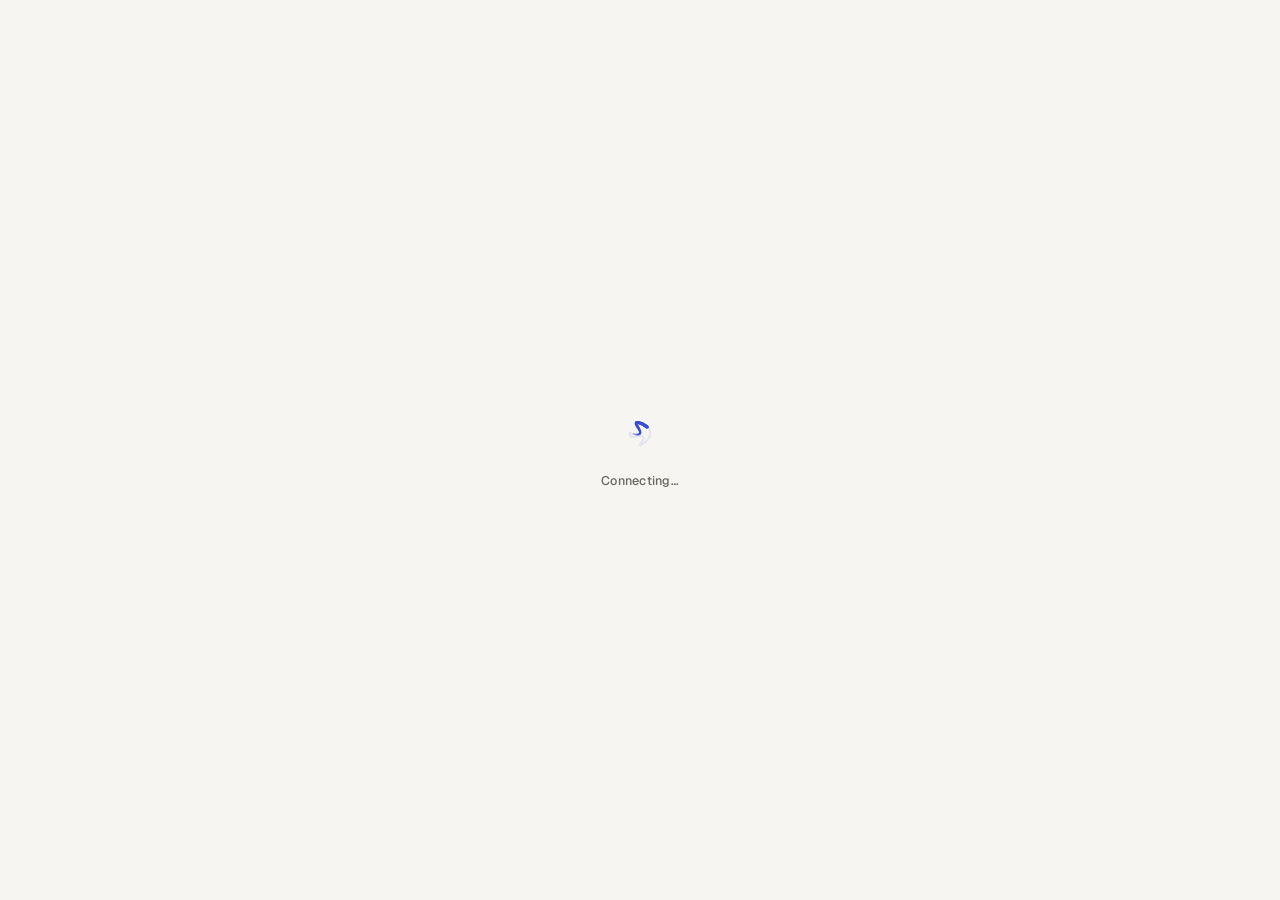
==== commit 068f9cc2: "Aura 0.1.27" ====
--- a/app/web_hermes/index.html
+++ b/app/web_hermes/index.html
@@ -18,7 +18,7 @@
 
   <!-- Far-left icon rail (buttons forward to the real controls) -->
   <nav id="rail" aria-label="App">
-    <div class="rail-top" id="railLogo" aria-hidden="true"></div>
+    <div class="rail-top" id="railLogo"><button id="appMenuBtn" type="button" title="Menu" aria-label="Menu" aria-haspopup="menu" aria-expanded="false"><svg viewBox="0 0 24 24" aria-hidden="true"><path class="l1" d="M4 8h16"/><path class="l2" d="M4 16h10"/></svg></button></div>
     <button id="railChat" class="rail-btn on" type="button" title="Chats (Ctrl+B)" aria-label="Show or hide chats"><svg viewBox="0 0 24 24" aria-hidden="true"><path d="M4 5.5h16v10.5H9.5L5 20v-4H4z"/></svg></button>
     <button id="railNew" class="rail-btn" type="button" title="New chat" aria-label="New chat"><svg viewBox="0 0 24 24" aria-hidden="true"><path d="M12 4.5v15M4.5 12h15"/></svg></button>
     <button id="railBrowser" class="rail-btn" type="button" title="Browser" aria-label="Show or hide the browser"><svg viewBox="0 0 24 24" aria-hidden="true"><circle cx="12" cy="12" r="8.5"/><path d="M3.5 12h17M12 3.5c3.2 3.4 3.2 13.6 0 17M12 3.5c-3.2 3.4-3.2 13.6 0 17"/></svg></button>
--- a/app/web_hermes/aura.css
+++ b/app/web_hermes/aura.css
@@ -879,7 +879,7 @@
 
 /* ---- icon rail: a small wordmark letter on top, quiet buttons ---- */
 .rail-top { display: grid; place-items: center; }
-.rail-top::before { content: "A"; font-family: "Collapse", var(--sans); font-weight: 700; font-size: 20px; line-height: 1; padding-top: 2px; color: var(--hi); opacity: .88; pointer-events: none; }
+.rail-top::before { content: none; } /* no logo letter at the top of the rail */
 #rail { gap: 6px; padding-bottom: 12px; }
 .rail-btn:active { background: var(--active); }
 .rail-btn.on::before { left: -6px; top: 8px; bottom: 8px; }
@@ -1031,3 +1031,27 @@
 @media (min-width: 861px) and (max-width: 1400px) {
   body:has(#preview.open) #hint { display: none; }
 }
+
+/* answers carry no "Aura" label/avatar above them, so the text sits flush left like the rest of the thread */
+.msg.assistant > .badge { display: none; }
+.msg.assistant .bubble { padding-left: 0; }
+.msg.assistant .bubble.error { margin-left: 0; }
+
+/* app menu (top-left) */
+#appMenuBtn { display: inline-flex; align-items: center; justify-content: center; gap: 6px; height: 28px; padding: 0 9px; color: var(--dim); border-radius: 6px; font: inherit; font-size: 13px; }
+#appMenuBtn:hover, #appMenuBtn[aria-expanded="true"] { color: var(--hi); background: var(--hover); }
+#appMenuBtn svg { width: 16px; height: 16px; stroke-width: 1.7; fill: none; stroke: currentColor; stroke-linecap: round; }
+#appMenu { position: fixed; z-index: 10000; min-width: 236px; padding: 4px; border: 1px solid var(--line2); border-radius: 10px; background: var(--overlay); box-shadow: 0 18px 50px rgba(0,0,0,.55), 0 0 0 1px rgba(255,255,255,.04); }
+#appMenu[hidden] { display: none; }
+#appMenu button { display: flex; align-items: center; justify-content: space-between; gap: 18px; width: 100%; padding: 7px 10px; border-radius: 6px; color: var(--text); font: inherit; font-size: 13px; text-align: left; }
+#appMenu button:hover, #appMenu button:focus-visible { background: var(--hover); color: var(--hi); outline: none; }
+#appMenu kbd { color: var(--dim); font: inherit; font-size: 11.5px; }
+#appMenu .am-sep { height: 1px; margin: 4px 6px; background: var(--line2); }
+#railLogo #appMenuBtn { width: 34px; padding: 0; }
+#appMenuBtn { width: 32px; padding: 0; border-radius: 8px; }
+#appMenuBtn svg { width: 18px; height: 18px; stroke-width: 2; }
+#appMenuBtn .l2 { transition: d .2s ease, stroke .2s ease; }
+#appMenuBtn:hover .l2, #appMenuBtn[aria-expanded="true"] .l2 { d: path("M4 16h16"); }
+#appMenuBtn:hover svg, #appMenuBtn[aria-expanded="true"] svg { stroke: var(--acc-text, var(--hi)); }
+#sidebar .foot #settingsBtn { display: none; } /* Settings lives in the menu now */
+#railSettings { display: none; }
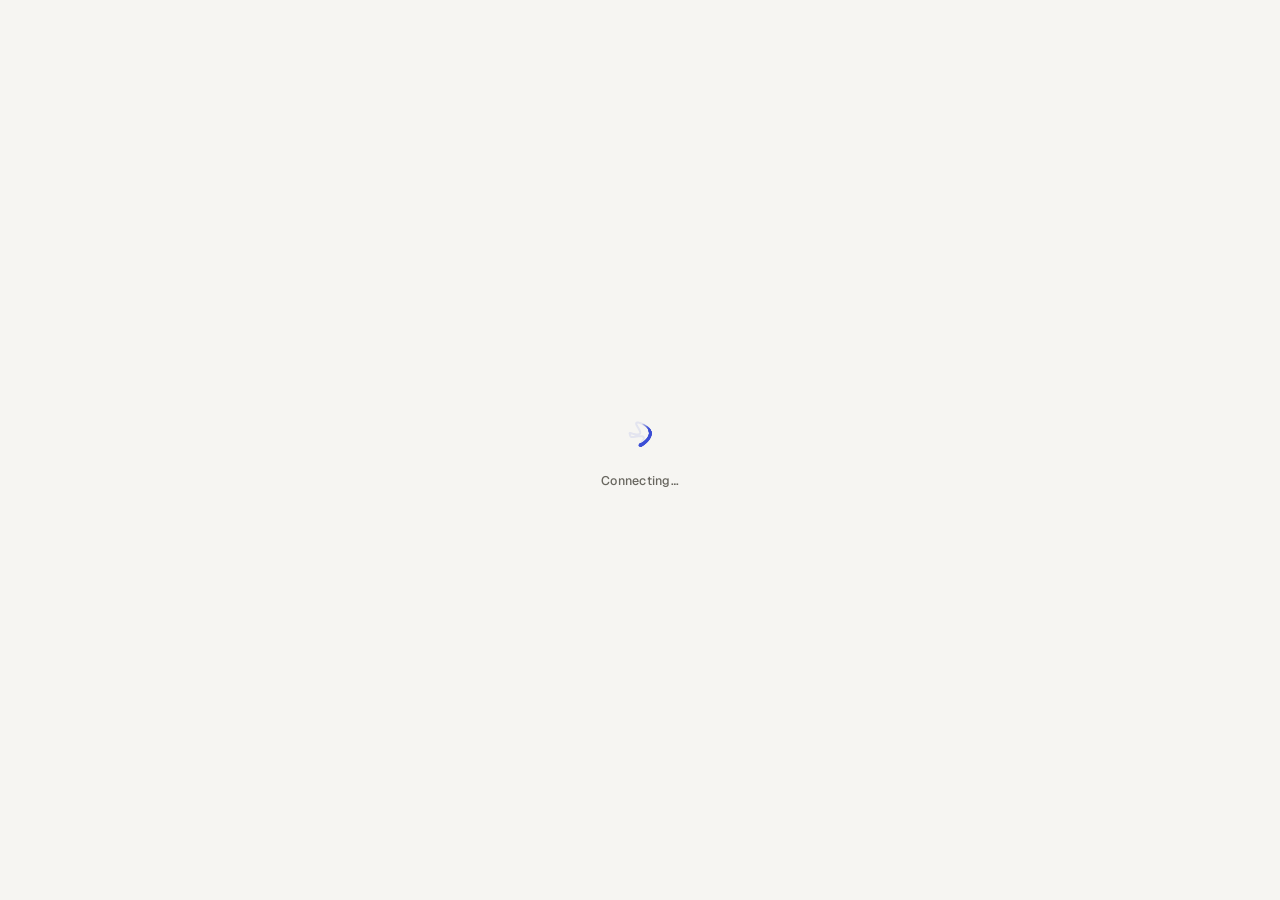
==== commit e14865ae: "Aura 0.1.29" ====
--- a/app/web_hermes/index.html
+++ b/app/web_hermes/index.html
@@ -50,6 +50,7 @@
       <span id="tsDrag" class="ts-drag"></span>
       <span id="chatTitle" class="ts-title" aria-hidden="true"></span>
     </div>
+    <div id="reminder" role="status" aria-live="polite" hidden><span class="rm-text"></span><button class="rm-x" type="button" title="Dismiss" aria-label="Dismiss the reminder"><svg viewBox="0 0 12 12" aria-hidden="true"><path d="M2.5 2.5l7 7M9.5 2.5l-7 7"/></svg></button></div>
     <div id="messages" role="log" aria-live="polite" aria-label="Conversation"></div>
     <!-- Front page: shown by CSS only while #messages is empty -->
     <div id="welcome">
--- a/app/web_hermes/aura.css
+++ b/app/web_hermes/aura.css
@@ -1055,3 +1055,16 @@
 #appMenuBtn:hover svg, #appMenuBtn[aria-expanded="true"] svg { stroke: var(--acc-text, var(--hi)); }
 #sidebar .foot #settingsBtn { display: none; } /* Settings lives in the menu now */
 #railSettings { display: none; }
+
+/* live reminder (front page only) */
+#reminder { display: none; }
+#main.is-empty #reminder:not([hidden]) { display: flex; align-items: center; gap: 10px; position: absolute; top: calc(var(--strip) + 6px); left: 50%; transform: translateX(-50%); z-index: 5;
+  max-width: min(560px, calc(100% - 48px)); padding: 9px 8px 9px 14px; border: 1px solid var(--line2); border-radius: 10px; background: var(--overlay); color: var(--text);
+  font-size: 13.5px; line-height: 1.4; box-shadow: 0 8px 28px rgba(0,0,0,.35); animation: rmIn .35s ease both; }
+#reminder::before { content: ""; flex: none; width: 6px; height: 6px; border-radius: 50%; background: var(--acc); }
+#reminder .rm-text { min-width: 0; overflow-wrap: anywhere; }
+#reminder .rm-x { flex: none; display: grid; place-items: center; width: 24px; height: 24px; border-radius: 6px; color: var(--dim); }
+#reminder .rm-x:hover { color: var(--hi); background: var(--hover); }
+#reminder .rm-x svg { width: 11px; height: 11px; fill: none; stroke: currentColor; stroke-width: 1.6; stroke-linecap: round; }
+@keyframes rmIn { from { opacity: 0; transform: translate(-50%, -6px); } to { opacity: 1; transform: translate(-50%, 0); } }
+@media (prefers-reduced-motion: reduce) { #reminder { animation: none !important; } }
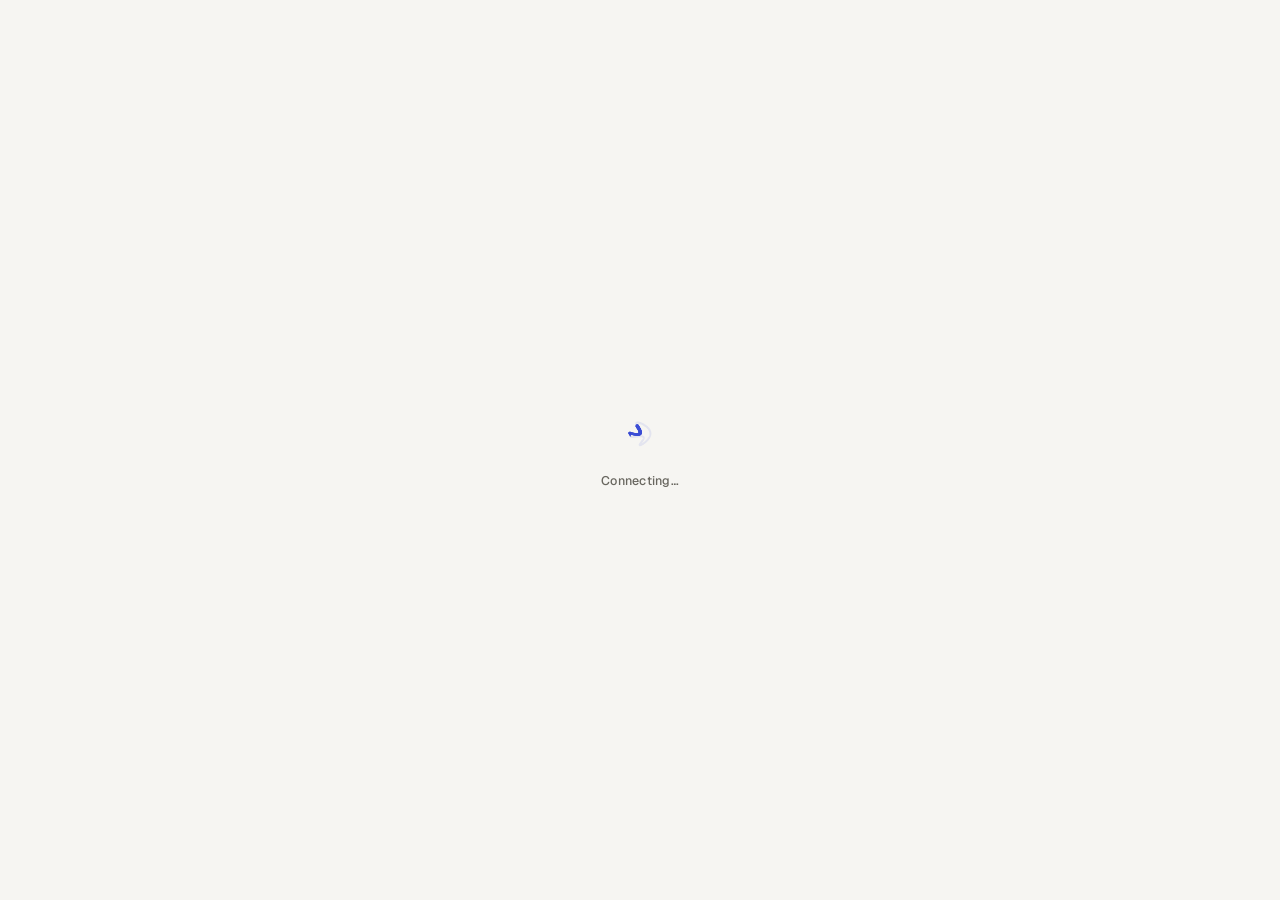
==== commit 2db834d4: "Aura 0.1.50" ====
--- a/app/web_hermes/index.html
+++ b/app/web_hermes/index.html
@@ -4,7 +4,7 @@
 <meta charset="UTF-8">
 <meta name="viewport" content="width=device-width, initial-scale=1.0">
 <meta name="color-scheme" content="dark light">
-<title>Aura</title>
+<title>Atlas</title>
 <!-- theme before first paint: saved choice, else follow Windows -->
 <script>try{var t=localStorage.getItem("auraTheme");if(t==="light"||t==="dark")document.documentElement.dataset.theme=t;}catch(e){}</script>
 <link rel="stylesheet" href="aura.css">
@@ -54,7 +54,7 @@
     <div id="messages" role="log" aria-live="polite" aria-label="Conversation"></div>
     <!-- Front page: shown by CSS only while #messages is empty -->
     <div id="welcome">
-      <p class="wl-wordmark" aria-label="Aura">AURA</p>
+      <p class="wl-wordmark" aria-label="Atlas">ATLAS</p>
       <h1 class="wl-title">What are we building today?</h1>
     </div>
     <button id="toBottom" type="button" title="Scroll to the newest message" aria-label="Scroll to the newest message"><svg viewBox="0 0 24 24" aria-hidden="true"><path d="M12 5v14M6 13l6 6 6-6"/></svg></button>
@@ -62,11 +62,11 @@
       <div id="thumbs" aria-label="Pictures to send"></div>
       <div id="composer">
         <label for="input" class="sr-only">Message</label>
-        <div id="inputWrap"><textarea id="input" rows="1" placeholder="Message Aura…"></textarea></div>
+        <div id="inputWrap"><textarea id="input" rows="1" placeholder="Message Atlas…"></textarea></div>
         <div class="cmp-tools">
           <button id="attachBtn" class="round ghost" type="button" title="Add picture (or paste / drop one)" aria-label="Add picture"><svg viewBox="0 0 24 24" aria-hidden="true"><path d="M20.5 11.5l-8.2 8.2a5 5 0 0 1-7.1-7.1l8.6-8.6a3.4 3.4 0 0 1 4.8 4.8l-8.5 8.5a1.7 1.7 0 0 1-2.4-2.4l7.8-7.8"/></svg></button><input type="file" id="fileIn" accept="image/*" multiple hidden>
           <div class="mode-pick">
-            <button id="modeBtn" type="button" aria-haspopup="menu" aria-expanded="false" aria-controls="modeMenu" title="Mode"><span id="modeLabel">Aura</span><svg viewBox="0 0 24 24" aria-hidden="true"><path d="M7 10l5 5 5-5"/></svg></button>
+            <button id="modeBtn" type="button" aria-haspopup="menu" aria-expanded="false" aria-controls="modeMenu" title="Mode"><span id="modeLabel">Atlas</span><svg viewBox="0 0 24 24" aria-hidden="true"><path d="M7 10l5 5 5-5"/></svg></button>
             <div id="modeMenu" role="menu" aria-label="Mode" hidden></div>
             <div id="pills" role="group" aria-label="Mode" aria-hidden="true"></div>
           </div>
@@ -106,8 +106,8 @@
       <div class="pv-progress" aria-hidden="true"></div>
       <iframe id="pvFrame" hidden title="Web page" sandbox="allow-scripts allow-forms allow-same-origin allow-popups allow-modals"></iframe>
       <div id="pvOverlayHost" hidden></div>
-      <div id="pvStart" class="pv-card"><span class="pv-ico" aria-hidden="true"><svg viewBox="0 0 24 24"><circle cx="12" cy="12" r="8.5"/><path d="M3.5 12h17M12 3.5c3.2 3.4 3.2 13.6 0 17M12 3.5c-3.2 3.4-3.2 13.6 0 17"/></svg></span><span class="pv-kicker">Preview</span><p>Nothing to preview yet.<br>Websites Aura builds show up here live. You can also type an address above.</p><button id="pvNewest" type="button">Open my newest website</button></div>
-      <div id="pvBlocked" class="pv-card" hidden><span class="pv-kicker">Blocked by the site</span><strong>This site can't be shown inside Aura</strong><span id="pvBlockedUrl" class="pv-url2"></span><p>Some big sites refuse to load in a side pane. They work fine in their own window.</p><div class="pv-actions"><button id="pvBlockWin" type="button">Open in a browser window</button><button id="pvBlockExt" type="button">Open in my normal browser</button></div></div>
+      <div id="pvStart" class="pv-card"><span class="pv-ico" aria-hidden="true"><svg viewBox="0 0 24 24"><circle cx="12" cy="12" r="8.5"/><path d="M3.5 12h17M12 3.5c3.2 3.4 3.2 13.6 0 17M12 3.5c-3.2 3.4-3.2 13.6 0 17"/></svg></span><span class="pv-kicker">Preview</span><p>Nothing to preview yet.<br>Websites Atlas builds show up here live. You can also type an address above.</p><button id="pvNewest" type="button">Open my newest website</button></div>
+      <div id="pvBlocked" class="pv-card" hidden><span class="pv-kicker">Blocked by the site</span><strong>This site can't be shown inside Atlas</strong><span id="pvBlockedUrl" class="pv-url2"></span><p>Some big sites refuse to load in a side pane. They work fine in their own window.</p><div class="pv-actions"><button id="pvBlockWin" type="button">Open in a browser window</button><button id="pvBlockExt" type="button">Open in my normal browser</button></div></div>
     </div>
   </aside>
   <button id="pvTab" type="button" title="Open the preview" aria-label="Open the preview" hidden>PREVIEW</button>
--- a/app/web_hermes/aura.css
+++ b/app/web_hermes/aura.css
@@ -1,5 +1,5 @@
 /* =====================================================================
-   Aura - Hermes Agent style UI (pass 8: final polish)
+   Atlas - Hermes Agent style UI (pass 8: final polish)
    Theme follows the system by default (data-theme="auto"); "light" / "dark"
    when the user picks one. Light is the warm Hermes paper look (h2.png).
    Layout: icon rail 44 | chat list 264 | chat (720 column) | workspace 320+.
@@ -171,7 +171,7 @@
 #topstrip button { width: 28px; height: 28px; display: grid; place-items: center; border-radius: var(--r2); color: var(--dim); }
 #topstrip button:hover { color: var(--hi); background: var(--hover); }
 #topstrip svg { width: var(--icon); height: var(--icon); }
-/* thin progress hairline while Aura works */
+/* thin progress hairline while Atlas works */
 #topstrip::after { content: ""; position: absolute; left: 0; right: 0; bottom: 0; height: 1px; opacity: 0; pointer-events: none;
   background: linear-gradient(90deg, transparent, var(--acc), transparent) no-repeat; background-size: 30% 100%; transition: opacity .3s ease; }
 body.busy #topstrip::after { opacity: .9; animation: hairBg 1.6s ease-in-out infinite; }
@@ -1032,7 +1032,7 @@
   body:has(#preview.open) #hint { display: none; }
 }
 
-/* answers carry no "Aura" label/avatar above them, so the text sits flush left like the rest of the thread */
+/* answers carry no "Atlas" label/avatar above them, so the text sits flush left like the rest of the thread */
 .msg.assistant > .badge { display: none; }
 .msg.assistant .bubble { padding-left: 0; }
 .msg.assistant .bubble.error { margin-left: 0; }
@@ -1056,15 +1056,90 @@
 #sidebar .foot #settingsBtn { display: none; } /* Settings lives in the menu now */
 #railSettings { display: none; }
 
-/* live reminder (front page only) */
+/* live reminder: clean notification card (top right, any page) */
 #reminder { display: none; }
-#main.is-empty #reminder:not([hidden]) { display: flex; align-items: center; gap: 10px; position: absolute; top: calc(var(--strip) + 6px); left: 50%; transform: translateX(-50%); z-index: 5;
-  max-width: min(560px, calc(100% - 48px)); padding: 9px 8px 9px 14px; border: 1px solid var(--line2); border-radius: 10px; background: var(--overlay); color: var(--text);
-  font-size: 13.5px; line-height: 1.4; box-shadow: 0 8px 28px rgba(0,0,0,.35); animation: rmIn .35s ease both; }
-#reminder::before { content: ""; flex: none; width: 6px; height: 6px; border-radius: 50%; background: var(--acc); }
+#reminder:not([hidden]) { display: block; position: fixed; top: calc(var(--strip) + 10px); right: 18px; z-index: 8800; width: 330px; max-width: calc(100vw - 36px);
+  padding: 28px 40px 14px 18px; border: 1px solid var(--line2); border-radius: 12px; overflow: hidden;
+  background: var(--overlay); color: var(--hi); font-size: 14px; line-height: 1.5; box-shadow: var(--shadow); }
+#reminder.pop { animation: rmPro .55s cubic-bezier(.2,.9,.25,1.1) both, rmRing 1.4s ease-out .1s 1 both; }
+#reminder.out { animation: rmProOut .3s ease-in both; }
+#reminder::before { content: "Reminder"; position: absolute; top: 9px; left: 18px; font-size: 11px; font-weight: 600; letter-spacing: .06em; text-transform: uppercase; color: var(--acc-text); }
+#reminder::after { content: ""; position: absolute; left: 0; top: 0; bottom: 0; width: 3px; background: var(--acc); }
 #reminder .rm-text { min-width: 0; overflow-wrap: anywhere; }
-#reminder .rm-x { flex: none; display: grid; place-items: center; width: 24px; height: 24px; border-radius: 6px; color: var(--dim); }
+#reminder .rm-x { position: absolute; top: 7px; right: 7px; display: grid; place-items: center; width: 24px; height: 24px; border-radius: 6px; color: var(--dim); }
 #reminder .rm-x:hover { color: var(--hi); background: var(--hover); }
 #reminder .rm-x svg { width: 11px; height: 11px; fill: none; stroke: currentColor; stroke-width: 1.6; stroke-linecap: round; }
-@keyframes rmIn { from { opacity: 0; transform: translate(-50%, -6px); } to { opacity: 1; transform: translate(-50%, 0); } }
-@media (prefers-reduced-motion: reduce) { #reminder { animation: none !important; } }
+@keyframes rmPro { from { opacity: 0; transform: translateX(46px) scale(.96); filter: blur(4px); } to { opacity: 1; transform: none; filter: none; } }
+@keyframes rmProOut { to { opacity: 0; transform: translateX(40px); } }
+@keyframes rmRing { 0% { box-shadow: var(--shadow), 0 0 0 0 var(--acc-soft); } 40% { box-shadow: var(--shadow), 0 0 0 7px var(--acc-soft); } 100% { box-shadow: var(--shadow), 0 0 0 0 transparent; } }
+@media (prefers-reduced-motion: reduce) { #reminder.pop, #reminder.out { animation: none !important; } }
+
+/* copy / reply buttons of an answer sit right BELOW the answer text, in normal flow, so nothing can cover them */
+.msg.assistant .msg-actions { position: static; top: auto; right: auto; margin: 2px 0 0 -6px; }
+
+/* minimize / restore: a short, quiet slide-and-fade */
+@keyframes winOut { to { opacity: 0; transform: translateY(18px) scale(.975); filter: blur(2px); } }
+@keyframes winIn { from { opacity: 0; transform: translateY(12px) scale(.985); } to { opacity: 1; transform: none; } }
+body.win-out #sidebar, body.win-out #main { animation: winOut .18s cubic-bezier(.4, 0, 1, 1) forwards; }
+body.win-in #sidebar, body.win-in #main { animation: winIn .26s cubic-bezier(.2, .8, .2, 1); }
+@media (prefers-reduced-motion: reduce) { body.win-out #sidebar, body.win-out #main, body.win-in #sidebar, body.win-in #main { animation: none !important; } }
+
+/* pictures inside answers */
+.chat-img-wrap { margin: 8px 0; }
+.chat-img { display: block; max-width: 100%; max-height: 420px; border-radius: 8px; border: 1px solid rgba(128, 128, 128, .28); cursor: zoom-in; background: rgba(128, 128, 128, .08); }
+.chat-img.big { max-height: none; cursor: zoom-out; }
+.chat-img-miss { font-size: 12px; opacity: .7; padding: 6px 0; }
+
+/* picture viewer */
+.chat-img { cursor: zoom-in !important; }
+#lightbox { position: fixed; inset: 0; z-index: 99999; background: rgba(0, 0, 0, .86); display: flex; align-items: center; justify-content: center; overflow: hidden; }
+#lightbox img { max-width: none; max-height: none; transform-origin: center center; cursor: grab; user-select: none; -webkit-user-drag: none; image-rendering: auto; box-shadow: 0 8px 40px rgba(0, 0, 0, .6); }
+#lightbox img.grab { cursor: grabbing; }
+#lightbox .lb-bar { position: absolute; top: 14px; right: 14px; display: flex; gap: 6px; background: rgba(20, 20, 24, .85); border: 1px solid rgba(255, 255, 255, .14); border-radius: 10px; padding: 5px; }
+#lightbox .lb-bar button { min-width: 34px; height: 30px; padding: 0 9px; border: 0; border-radius: 7px; background: transparent; color: #e8e8ee; font: 600 13px/1 inherit; cursor: pointer; }
+#lightbox .lb-bar button:hover { background: rgba(255, 255, 255, .14); }
+#lightbox .lb-hint { position: absolute; bottom: 14px; left: 50%; transform: translateX(-50%); font-size: 12px; color: rgba(255, 255, 255, .6); background: rgba(20, 20, 24, .7); padding: 5px 12px; border-radius: 999px; pointer-events: none; white-space: nowrap; }
+
+/* media cards: pictures and videos inside answers */
+.media-card { margin: 10px 0; max-width: min(100%, 720px); border: 1px solid color-mix(in srgb, currentColor 16%, transparent); border-radius: 12px; background: color-mix(in srgb, currentColor 5%, transparent); overflow: hidden; }
+.media-frame { display: flex; align-items: center; justify-content: center; min-height: 64px; background: rgba(0, 0, 0, .28); }
+.media-el { display: block; max-width: 100%; max-height: 460px; width: auto; height: auto; object-fit: contain; }
+img.media-el { cursor: zoom-in; }
+video.media-el { width: 100%; background: #000; }
+.media-card.is-loading .media-frame { min-height: 160px; background: linear-gradient(100deg, rgba(128,128,128,.10) 30%, rgba(128,128,128,.22) 50%, rgba(128,128,128,.10) 70%); background-size: 220% 100%; animation: mediaShimmer 1.3s linear infinite; }
+@keyframes mediaShimmer { from { background-position: 120% 0; } to { background-position: -120% 0; } }
+.media-bar { display: flex; align-items: center; gap: 8px; padding: 6px 8px 6px 12px; font-size: 12px; }
+.media-meta { flex: 1; min-width: 0; overflow: hidden; text-overflow: ellipsis; white-space: nowrap; opacity: .72; }
+.media-acts { display: flex; gap: 2px; flex: none; }
+.media-btn { display: inline-flex; align-items: center; gap: 5px; height: 26px; padding: 0 9px; border: 0; border-radius: 7px; background: transparent; color: inherit; font: inherit; font-size: 12px; cursor: pointer; opacity: .78; }
+.media-btn:hover { background: color-mix(in srgb, currentColor 12%, transparent); opacity: 1; }
+.media-btn:focus-visible { outline: 2px solid currentColor; outline-offset: 1px; }
+.media-btn.ok { opacity: 1; }
+.media-btn svg { width: 14px; height: 14px; fill: none; stroke: currentColor; stroke-width: 1.8; stroke-linecap: round; stroke-linejoin: round; }
+.media-fail { display: flex; flex-direction: column; align-items: center; gap: 6px; padding: 20px 12px; text-align: center; font-size: 13px; }
+.media-fail .media-btn { background: color-mix(in srgb, currentColor 10%, transparent); opacity: 1; }
+
+/* media cards, pass 2: the picture/video itself, a floating hover toolbar, a quiet caption */
+.media-card { position: relative; display: block; width: fit-content; max-width: min(100%, 600px); margin: 12px 0; border: 1px solid color-mix(in srgb, currentColor 13%, transparent); border-radius: 14px; background: color-mix(in srgb, currentColor 4%, transparent); overflow: hidden; box-shadow: 0 1px 2px rgba(0, 0, 0, .18), 0 8px 24px rgba(0, 0, 0, .14); }
+.media-frame { display: block; min-width: 0; line-height: 0; background: transparent; }
+.media-el { display: block; max-width: 100%; max-height: 440px; width: auto; height: auto; margin: 0 auto; object-fit: contain; }
+img.media-el { cursor: zoom-in; }
+video.media-el { width: 100%; min-width: 320px; background: #000; }
+.media-card.is-loading .media-frame { width: min(560px, 80vw); height: 220px; background: linear-gradient(100deg, rgba(128,128,128,.07) 30%, rgba(128,128,128,.16) 50%, rgba(128,128,128,.07) 70%); background-size: 220% 100%; animation: mediaShimmer 1.4s linear infinite; }
+.media-card.is-failed .media-frame { width: min(560px, 80vw); }
+@keyframes mediaShimmer { from { background-position: 120% 0; } to { background-position: -120% 0; } }
+.media-bar { display: block; padding: 7px 12px 8px; font-size: 11.5px; line-height: 1.3; letter-spacing: .01em; }
+.media-meta { display: block; overflow: hidden; text-overflow: ellipsis; white-space: nowrap; opacity: .62; }
+.media-acts { position: absolute; top: 9px; right: 9px; display: flex; gap: 2px; padding: 3px; border-radius: 10px; background: rgba(16, 17, 20, .72); -webkit-backdrop-filter: blur(10px); backdrop-filter: blur(10px); border: 1px solid rgba(255, 255, 255, .1); opacity: 0; transform: translateY(-3px); transition: opacity .16s ease, transform .16s ease; }
+.media-card:hover .media-acts, .media-card:focus-within .media-acts { opacity: 1; transform: none; }
+.media-acts:empty { display: none; }
+.media-btn { display: inline-flex; align-items: center; justify-content: center; gap: 6px; min-width: 28px; height: 28px; padding: 0 7px; border: 0; border-radius: 7px; background: transparent; color: #ECECF0; font: inherit; font-size: 12px; line-height: 1; cursor: pointer; }
+.media-btn:hover { background: rgba(255, 255, 255, .16); }
+.media-btn:focus-visible { outline: 2px solid #fff; outline-offset: -2px; }
+.media-btn.ok { color: #7ee2a8; }
+.media-btn svg { width: 15px; height: 15px; fill: none; stroke: currentColor; stroke-width: 1.8; stroke-linecap: round; stroke-linejoin: round; }
+.media-fail { display: flex; flex-wrap: wrap; align-items: center; justify-content: center; gap: 8px; padding: 34px 16px; text-align: center; font-size: 13px; line-height: 1.4; }
+.media-fail > div { width: 100%; opacity: .75; }
+.media-fail .media-btn { height: 30px; padding: 0 12px; color: inherit; border: 1px solid color-mix(in srgb, currentColor 22%, transparent); }
+.media-fail .media-btn:hover { background: color-mix(in srgb, currentColor 10%, transparent); }
+@media (hover: none) { .media-acts { opacity: 1; transform: none; } }
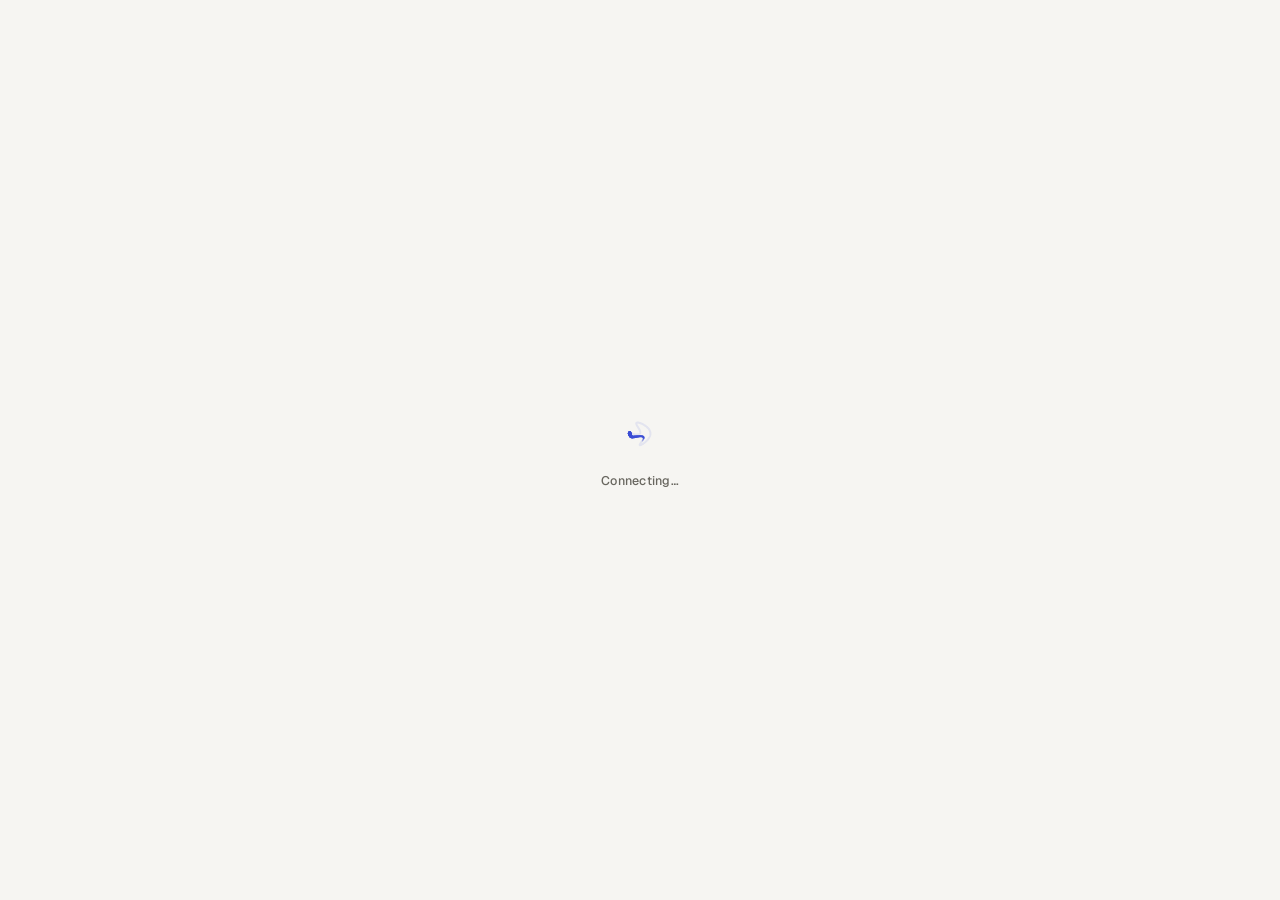
==== commit 323d5453: "Aura 0.1.62" ====
--- a/app/web_hermes/index.html
+++ b/app/web_hermes/index.html
@@ -90,6 +90,7 @@
       <span class="pv-fill"></span>
       <button id="pvWin" type="button" title="Open in a browser window" aria-label="Open in a browser window"><svg viewBox="0 0 24 24" aria-hidden="true"><path d="M4 5h16v14H4zM4 9h16"/></svg></button>
       <button id="pvOpen" type="button" title="Open in my normal browser" aria-label="Open in my normal browser"><svg viewBox="0 0 24 24" aria-hidden="true"><path d="M14 4h6v6M20 4l-9 9M18 14v5H5V6h5"/></svg></button>
+      <button id="pvFull" type="button" title="Full screen" aria-label="Full screen"><svg viewBox="0 0 24 24" aria-hidden="true"><path d="M14 4h6v6M10 20H4v-6M20 4l-7 7M4 20l7-7"/></svg></button>
       <button id="pvClose" type="button" title="Close" aria-label="Close"><svg viewBox="0 0 24 24" aria-hidden="true"><path d="M6 6l12 12M18 6L6 18"/></svg></button>
     </div>
     <div class="pv-tabs" role="tablist" aria-label="Workspace">
--- a/app/web_hermes/aura.css
+++ b/app/web_hermes/aura.css
@@ -1143,3 +1143,172 @@
 .media-fail .media-btn { height: 30px; padding: 0 12px; color: inherit; border: 1px solid color-mix(in srgb, currentColor 22%, transparent); }
 .media-fail .media-btn:hover { background: color-mix(in srgb, currentColor 10%, transparent); }
 @media (hover: none) { .media-acts { opacity: 1; transform: none; } }
+
+/* ===== Update screen v2: icon badge, 3-step progress, filling bar, drawn check ===== */
+#updOv .upd-ring { display: none; }
+#updOv .upd-card { max-width: 380px; padding: 30px 28px 24px; animation: updCardIn .32s cubic-bezier(.2,.8,.2,1) both; }
+@keyframes updCardIn { from { opacity: 0; transform: translateY(10px) scale(.98); } to { opacity: 1; transform: none; } }
+.upd-badge { position: relative; width: 56px; height: 56px; margin: 0 auto 14px; border-radius: 50%; display: grid; place-items: center;
+  background: var(--acc-soft); color: var(--acc); }
+.upd-badge::before { content: ""; position: absolute; inset: 0; border-radius: 50%; border: 2px solid var(--acc); opacity: 0;
+  animation: updPulse 1.8s ease-out infinite; }
+@keyframes updPulse { 0% { transform: scale(.9); opacity: .55; } 100% { transform: scale(1.5); opacity: 0; } }
+.upd-badge svg { position: absolute; width: 26px; height: 26px; fill: none; stroke: currentColor; stroke-width: 2.2; stroke-linecap: round; stroke-linejoin: round;
+  transition: opacity .25s, transform .25s; }
+.upd-badge .ub-arrow { animation: updBob 1.4s ease-in-out infinite; }
+@keyframes updBob { 0%, 100% { transform: translateY(-2px); } 50% { transform: translateY(2px); } }
+.upd-badge .ub-check { opacity: 0; transform: scale(.6); }
+.upd-badge .ub-check path { stroke-dasharray: 26; stroke-dashoffset: 26; }
+#updOv[data-phase="3"] .ub-arrow { animation: updSpin 1.1s linear infinite; }
+@keyframes updSpin { to { transform: rotate(360deg); } }
+#updOv[data-phase="4"] .upd-badge { background: color-mix(in srgb, var(--ok, #2E8A5E) 16%, transparent); color: var(--ok, #2E8A5E); }
+#updOv[data-phase="4"] .upd-badge::before { border-color: var(--ok, #2E8A5E); animation-iteration-count: 1; }
+#updOv[data-phase="4"] .ub-arrow { opacity: 0; animation: none; }
+#updOv[data-phase="4"] .ub-check { opacity: 1; transform: none; }
+#updOv[data-phase="4"] .ub-check path { animation: updDraw .45s .1s ease-out forwards; }
+@keyframes updDraw { to { stroke-dashoffset: 0; } }
+#updOv.err .upd-badge, #updOv.err .upd-steps { display: none; }
+.upd-ver { margin: -2px 0 12px; font-size: 12px; letter-spacing: .02em; color: var(--dim); }
+.upd-ver:empty { display: none; }
+.upd-steps { list-style: none; display: flex; justify-content: space-between; margin: 0 0 16px; padding: 0; position: relative; counter-reset: s; }
+.upd-steps::before { content: ""; position: absolute; left: 16%; right: 16%; top: 9px; height: 2px; background: var(--line2); }
+.upd-steps li { position: relative; flex: 1; text-align: center; font-size: 11.5px; color: var(--faint, var(--dim)); transition: color .25s; padding-top: 24px; }
+.upd-steps li::before { content: ""; position: absolute; left: 50%; top: 0; width: 20px; height: 20px; margin-left: -10px; border-radius: 50%;
+  background: var(--overlay); border: 2px solid var(--line3, var(--line2)); box-sizing: border-box; transition: background .25s, border-color .25s; }
+.upd-steps li::after { content: ""; position: absolute; left: 50%; top: 5px; width: 8px; height: 4px; margin-left: -4px; border-left: 2px solid #fff; border-bottom: 2px solid #fff;
+  transform: rotate(-45deg) scale(0); transition: transform .25s; }
+#updOv[data-phase="1"] li[data-s="1"], #updOv[data-phase="2"] li[data-s="2"], #updOv[data-phase="3"] li[data-s="3"] { color: var(--hi); font-weight: 600; }
+#updOv[data-phase="1"] li[data-s="1"]::before, #updOv[data-phase="2"] li[data-s="2"]::before, #updOv[data-phase="3"] li[data-s="3"]::before { border-color: var(--acc); box-shadow: 0 0 0 4px var(--acc-soft); }
+#updOv[data-phase="2"] li[data-s="1"], #updOv[data-phase="3"] li[data-s="1"], #updOv[data-phase="3"] li[data-s="2"], #updOv[data-phase="4"] li { color: var(--mute); }
+#updOv[data-phase="2"] li[data-s="1"]::before, #updOv[data-phase="3"] li[data-s="1"]::before, #updOv[data-phase="3"] li[data-s="2"]::before, #updOv[data-phase="4"] li::before { background: var(--acc); border-color: var(--acc); }
+#updOv[data-phase="2"] li[data-s="1"]::after, #updOv[data-phase="3"] li[data-s="1"]::after, #updOv[data-phase="3"] li[data-s="2"]::after, #updOv[data-phase="4"] li::after { transform: rotate(-45deg) scale(1); }
+#updOv[data-phase="4"] li::before { background: var(--ok, #2E8A5E); border-color: var(--ok, #2E8A5E); }
+#updOv .upd-bar { height: 5px; border-radius: 5px; }
+#updOv .upd-bar i { width: var(--w, 8%); border-radius: 5px; animation: none; transition: width .7s cubic-bezier(.2,.8,.2,1), background .3s; overflow: hidden; }
+#updOv .upd-bar i::after { content: ""; position: absolute; inset: 0; background: linear-gradient(90deg, transparent, rgba(255,255,255,.45), transparent);
+  transform: translateX(-100%); animation: updShine 1.5s ease-in-out infinite; }
+@keyframes updShine { to { transform: translateX(100%); } }
+#updOv[data-phase="1"] { --w: 34%; } #updOv[data-phase="2"] { --w: 68%; } #updOv[data-phase="3"] { --w: 94%; }
+#updOv[data-phase="4"] { --w: 100%; }
+#updOv[data-phase="4"] .upd-bar i { background: var(--ok, #2E8A5E); box-shadow: none; }
+#updOv[data-phase="4"] .upd-bar i::after { display: none; }
+body.calm .upd-badge::before, body.calm .upd-badge .ub-arrow, body.calm #updOv .upd-bar i::after { animation: none !important; }
+@media (prefers-reduced-motion: reduce) {
+  .upd-badge::before, .upd-badge .ub-arrow, #updOv .upd-bar i::after, #updOv .upd-card { animation: none !important; }
+  #updOv .upd-bar i { transition: none; }
+}
+/* update screen v2 fixes */
+#updOv .upd-actions { margin-top: 18px; }
+#updOv[data-phase="4"] li[data-s="3"] { color: var(--faint, var(--dim)); }
+#updOv[data-phase="4"] li[data-s="3"]::before { background: var(--overlay); border-color: var(--line3, var(--line2)); }
+#updOv[data-phase="4"] li[data-s="3"]::after { transform: rotate(-45deg) scale(0); }
+.upd-badge::after { content: ""; position: absolute; width: 30px; height: 30px; border-radius: 50%; box-sizing: border-box;
+  border: 3px solid transparent; border-top-color: var(--acc); border-right-color: var(--acc); opacity: 0; transition: opacity .25s; }
+#updOv[data-phase="3"] .upd-badge::after { opacity: 1; animation: updSpin 0.9s linear infinite; }
+#updOv[data-phase="3"] .ub-arrow { animation: none; opacity: 0; }
+body.calm #updOv .upd-badge::after { animation: none !important; }
+
+/* ===== Update screen v3: MINIMAL (name, one line, thin bar) ===== */
+#updOv { background: color-mix(in srgb, var(--bg) 94%, transparent); backdrop-filter: blur(10px); }
+#updOv .upd-card { max-width: none; width: auto; min-width: 240px; padding: 0; background: none; border: 0; box-shadow: none; border-radius: 0;
+  display: flex; flex-direction: column; align-items: center; animation: updFade .5s ease both; }
+#updOv .upd-card::before { content: "ATLAS"; position: static; display: block; height: auto; background: none; margin: 0 0 26px;
+  font: 600 13px/1 var(--font-ui, system-ui, sans-serif); letter-spacing: .55em; text-indent: .55em; color: var(--hi); opacity: .92; }
+@keyframes updFade { from { opacity: 0; } to { opacity: 1; } }
+#updOv .upd-badge, #updOv .upd-steps, #updOv .upd-ver { display: none; }
+#updOv #updTitle { position: absolute; width: 1px; height: 1px; overflow: hidden; clip: rect(0 0 0 0); margin: 0; }
+#updOv[data-phase="4"] #updTitle, #updOv.err #updTitle { position: static; width: auto; height: auto; clip: auto; margin: 0 0 6px;
+  font-size: 14px; font-weight: 600; color: var(--hi); letter-spacing: 0; text-transform: none; font-family: inherit; }
+#updOv.err #updTitle { color: var(--danger, #e5484d); }
+#updOv #updStep { margin: 0 0 18px; min-height: 0; font-size: 13px; color: var(--mute); text-align: center; max-width: 320px; }
+#updOv[data-phase="1"] #updStep, #updOv[data-phase="2"] #updStep, #updOv[data-phase="3"] #updStep { animation: updBreath 2.2s ease-in-out infinite; }
+@keyframes updBreath { 0%, 100% { opacity: .55; } 50% { opacity: 1; } }
+#updOv .upd-bar { width: 200px; height: 3px; border-radius: 3px; background: var(--line2); margin: 0 auto; }
+#updOv .upd-bar i { border-radius: 3px; background: var(--acc); box-shadow: none; transition: width 1.2s cubic-bezier(.2,.8,.2,1), background .4s; }
+#updOv .upd-bar i::after { display: none; }
+#updOv[data-phase="4"] .upd-bar { margin-bottom: 4px; }
+#updOv[data-phase="4"] .upd-bar i { background: var(--ok, #2E8A5E); }
+#updOv.err .upd-bar { display: none; }
+#updOv .upd-actions { margin-top: 14px; gap: 6px; }
+#updOv .upd-actions .set-btn { height: 30px; padding: 0 16px; border-radius: 999px; font-size: 12.5px; }
+body.calm #updOv #updStep, body.calm #updOv .upd-card { animation: none !important; }
+@media (prefers-reduced-motion: reduce) { #updOv #updStep, #updOv .upd-card { animation: none !important; } }
+
+/* ===== Update screen v6: clean monochrome minimal ===== */
+#updOv { background: var(--bg); backdrop-filter: none; }
+#updOv .upd-card { min-width: 260px; animation: updFade6 .7s ease both; }
+@keyframes updFade6 { from { opacity: 0; } to { opacity: 1; } }
+#updOv .upd-card::before { margin: 0 0 42px; font-size: 15px; font-weight: 300; letter-spacing: .8em; text-indent: .8em; color: var(--hi); opacity: .9; animation: none; transform: none; }
+#updOv #updStep { margin: 0 0 22px; font-size: 13px; font-weight: 400; letter-spacing: .01em; text-transform: none; color: var(--dim); max-width: 320px; line-height: 1.6;
+  opacity: 1; animation: none; }
+#updOv[data-phase="1"] #updStep, #updOv[data-phase="2"] #updStep, #updOv[data-phase="3"] #updStep { animation: updBreath6 2.4s ease-in-out infinite; }
+@keyframes updBreath6 { 0%, 100% { opacity: .5; } 50% { opacity: 1; } }
+#updOv .upd-bar { width: 220px; height: 1px; border-radius: 0; background: var(--line3, var(--line2)); overflow: hidden; opacity: 1; animation: none; }
+#updOv .upd-bar i { border-radius: 0; background: var(--hi); box-shadow: none; overflow: hidden; transition: width 1.8s cubic-bezier(.2,.8,.2,1); }
+#updOv .upd-bar i::after { display: none; }
+#updOv[data-phase="4"] .upd-bar i { background: var(--hi); }
+#updOv[data-phase="4"] #updTitle { display: flex; align-items: center; gap: 9px; font-size: 14px; font-weight: 500; letter-spacing: 0; margin: 0 0 6px; }
+#updOv[data-phase="4"] #updTitle::before { content: ""; width: 7px; height: 7px; border-radius: 50%; background: var(--ok, #2E8A5E); }
+#updOv[data-phase="4"] #updStep { margin: 0 0 18px; font-size: 12.5px; animation: none; }
+#updOv .upd-actions { margin-top: 26px; gap: 6px; align-items: center; }
+#updOv .upd-actions .set-btn { height: 34px; padding: 0 22px; border-radius: 999px; font-size: 12.5px; font-weight: 600; letter-spacing: .01em; border: 0; box-shadow: none; transition: opacity .15s, color .15s, background .15s; }
+#updOv .upd-actions #updRetry { background: var(--hi); color: var(--bg); }
+#updOv .upd-actions #updRetry:hover { opacity: .86; background: var(--hi); border: 0; }
+#updOv .upd-actions #updClose { background: transparent; color: var(--dim); font-weight: 500; }
+#updOv .upd-actions #updClose:hover { color: var(--hi); background: transparent; }
+#updOv .upd-actions .set-btn:focus-visible { outline: none; box-shadow: 0 0 0 2px var(--bg), 0 0 0 3px var(--line3, var(--line2)); }
+#updOv.err #updTitle { font-size: 14px; font-weight: 500; margin: 0 0 6px; }
+body.calm #updOv .upd-card, body.calm #updOv #updStep { animation: none !important; opacity: 1 !important; }
+@media (prefers-reduced-motion: reduce) { #updOv .upd-card, #updOv #updStep { animation: none !important; opacity: 1 !important; } }
+
+/* ===== draggable sidebars (left chat list, right preview) ===== */
+#sidebar, #preview { position: relative; }
+.rsz { position: absolute; top: 0; bottom: 0; width: 9px; z-index: 40; cursor: col-resize; touch-action: none; }
+.rsz-side { right: -5px; }
+.rsz-pv { left: -5px; }
+.rsz::after { content: ""; position: absolute; top: 0; bottom: 0; left: 4px; width: 1px; background: var(--acc, #6b7bff); opacity: 0; transition: opacity .15s, width .15s, left .15s; }
+.rsz:hover::after, .rsz:focus-visible::after, .rsz.on::after { opacity: .7; width: 2px; left: 3px; }
+.rsz:focus-visible { outline: none; }
+body.resizing { cursor: col-resize !important; user-select: none !important; }
+body.resizing iframe, body.resizing webview { pointer-events: none !important; }
+body.sb-hidden .rsz-side { display: none; }
+@media (min-width: 861px) { #preview.open[style*="--pv-w"] { width: var(--pv-w) !important; min-width: 300px !important; max-width: 75% !important; flex: 0 0 auto !important; } }
+@media (max-width: 860px) { .rsz { display: none; } }
+
+/* ===== image preview card v4: same box as the finished picture, smaller, calm ===== */
+.imggen { width: min(var(--content, 720px), 100%); margin: 12px auto; padding: 0 var(--gutter, 24px); box-sizing: border-box; animation: igIn .45s cubic-bezier(.2,.8,.2,1) both; }
+.imggen.out { animation: igOut .5s ease forwards; }
+@keyframes igIn { from { opacity: 0; transform: translateY(6px); } to { opacity: 1; transform: none; } }
+@keyframes igOut { to { opacity: 0; } }
+.ig-box { position: relative; max-width: 100%; border-radius: 14px; overflow: hidden; isolation: isolate;
+  background: color-mix(in srgb, var(--hi, #fff) 3%, var(--panel, #17181c)); box-shadow: 0 0 0 1px var(--line2, rgba(255,255,255,.12)); }
+.ig-cv { position: absolute; inset: 0; width: 100%; height: 100%; z-index: 0; display: block; }
+.ig-pct { position: absolute; inset: 0; z-index: 2; display: flex; align-items: center; justify-content: center; gap: 2px; color: var(--hi, #fff);
+  font-variant-numeric: tabular-nums; pointer-events: none; }
+.ig-pct b { font-size: 26px; font-weight: 300; letter-spacing: 0; line-height: 1; min-width: 1.1em; text-align: right;
+  text-shadow: 0 0 10px var(--panel, #17181c), 0 0 20px var(--panel, #17181c), 0 0 30px var(--panel, #17181c); }
+.ig-pct span { font-size: 11px; font-weight: 400; opacity: .55; align-self: center; transform: translateY(-.6em); text-shadow: 0 0 8px var(--panel, #17181c); }
+.ig-cap { margin-top: 8px; font-size: 12px; line-height: 1.4; color: var(--mute, #aaa); }
+.ig-t { color: var(--text, #ddd); font-weight: 500; opacity: .85; }
+/* the finished picture: only the picture (no file name / size line), the same box as the card above */
+.media-card.is-pic:not(.is-failed) .media-bar { display: none; }
+.media-card.is-gen { max-width: 100%; animation: igPic .5s ease both; }
+.media-card.is-gen:not(.is-loading):not(.is-failed) .media-frame { line-height: 0; }
+.media-card.is-gen .media-el { max-width: none; max-height: none; }
+.media-card.is-gen.is-loading .media-frame { height: auto; background: color-mix(in srgb, var(--hi, #fff) 3%, var(--panel, #17181c)); animation: none; }
+@keyframes igPic { from { opacity: 0; } to { opacity: 1; } }
+@media (prefers-reduced-motion: reduce) { .imggen, .media-card.is-gen { animation: none !important; } }
+
+/* no border or outline on the picture card or the finished picture */
+.ig-box { box-shadow: none; }
+.media-card.is-pic { border: 0; box-shadow: none; }
+.ig-cap { display: none; }
+.media-card.is-gen.is-adopt { animation: none; }
+.media-card.is-gen .media-frame { position: relative; }
+
+/* ===== preview full screen ===== */
+body.pv-full #rail, body.pv-full #sidebar, body.pv-full .rsz { display: none !important; }
+body.pv-full #preview.open { position: fixed !important; top: var(--strip, 44px) !important; right: 0 !important; bottom: 0 !important; left: 0 !important;
+  width: auto !important; min-width: 0 !important; max-width: none !important; z-index: 70; border: 0 !important; box-shadow: none !important; animation: none !important; }
+body.pv-full #main > :not(#topstrip) { visibility: hidden; }
+body.pv-full #topstrip #sbToggle, body.pv-full #topstrip #newChat { visibility: hidden; }
